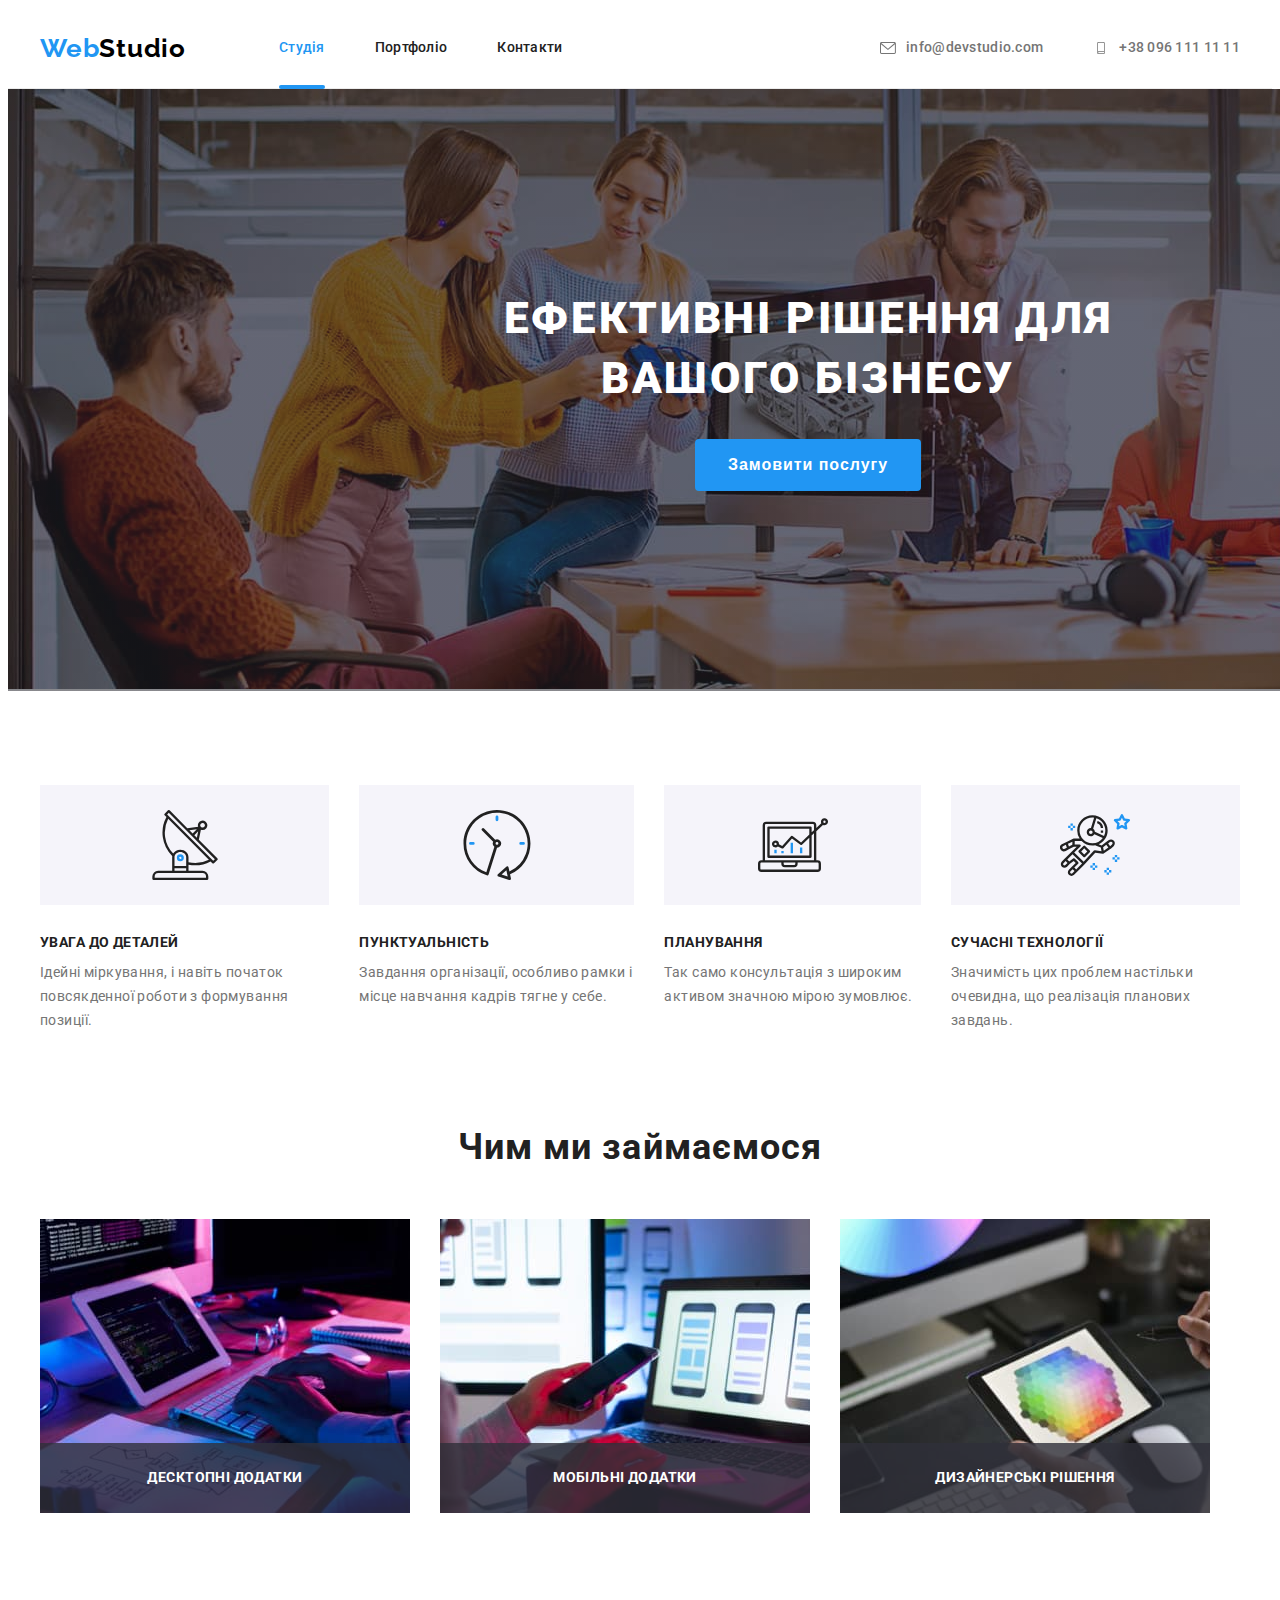
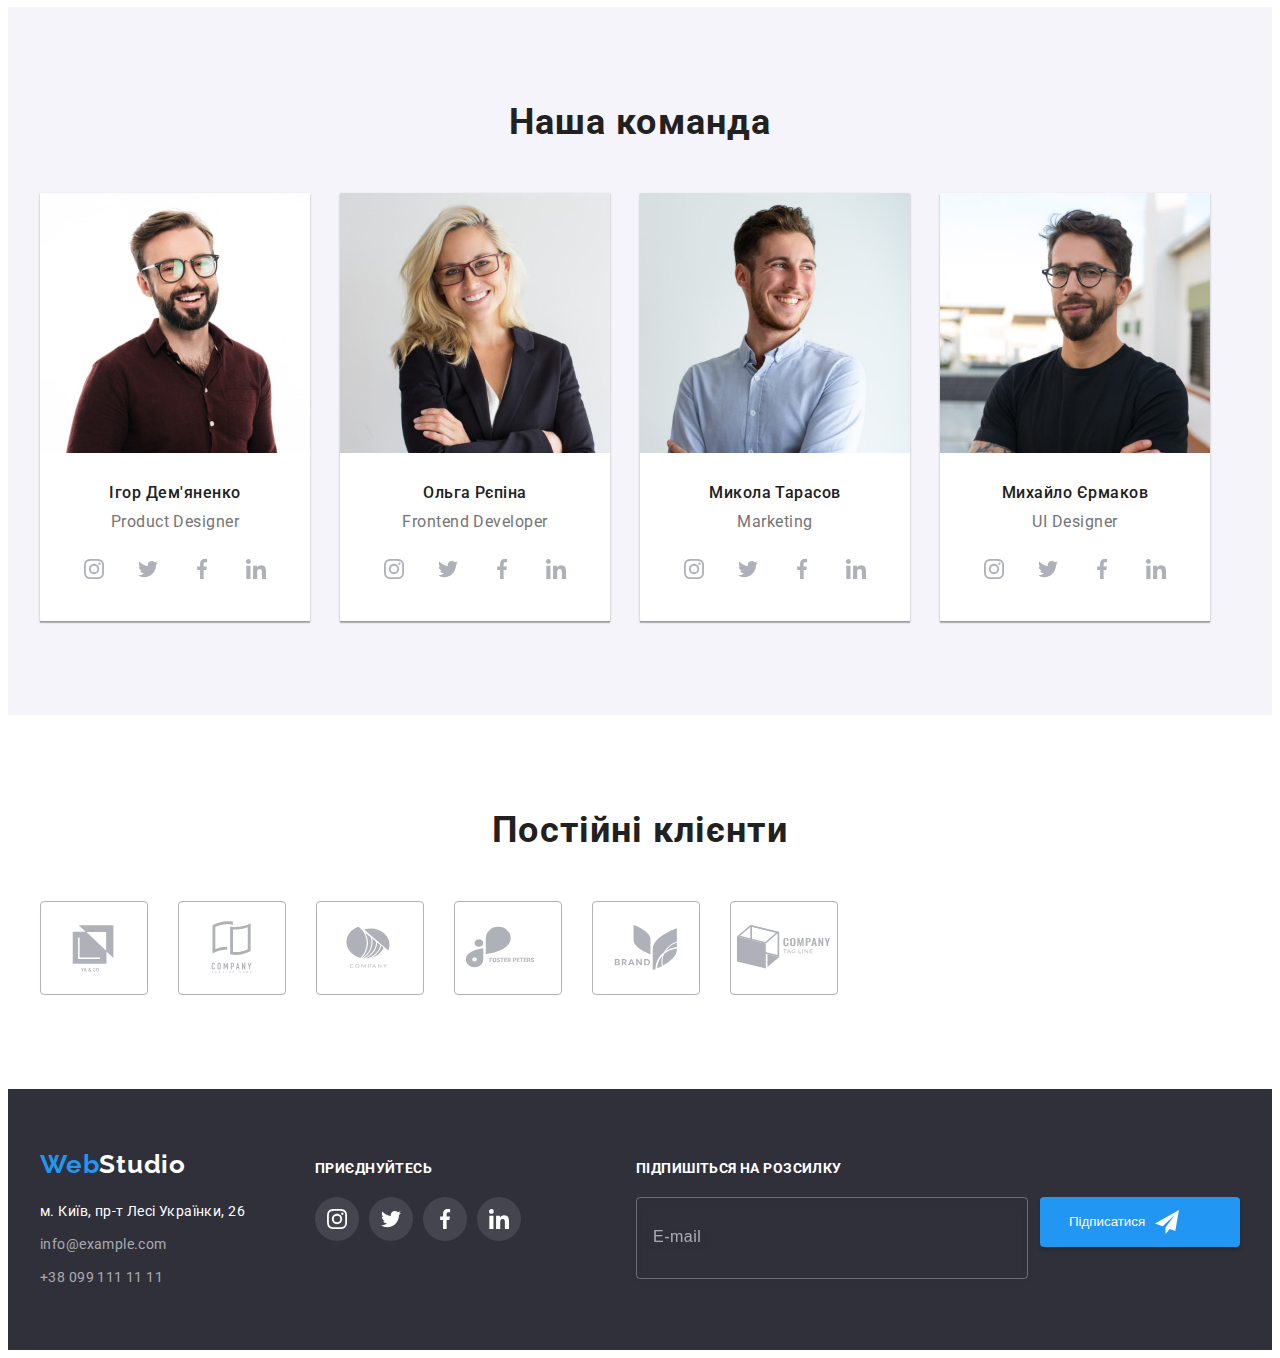
==== index.html @ c932a4da "Перетягую файли з попереднього завдання" ====
<!DOCTYPE html>
<html lang="uk">
  <head>
    <meta charset="UTF-8" />
    <meta name="viewport" content="width=device-width, initial-scale=1.0" />
    <title>Document</title>
    <link rel="preconnect" href="https://fonts.googleapis.com" />
    <link rel="preconnect" href="https://fonts.gstatic.com" crossorigin />
    <link
      href="https://fonts.googleapis.com/css2?family=Raleway:wght@700&family=Roboto:wght@400;500;700;900&display=swap"
      rel="stylesheet"
    />
    <link
      rel="stylesheet"
      href="https://cdnjs.cloudflare.com/ajax/libs/modern-normalize/1.1.0/modern-normalize.min.css"
      integrity="sha512-wpPYUAdjBVSE4KJnH1VR1HeZfpl1ub8YT/NKx4PuQ5NmX2tKuGu6U/JRp5y+Y8XG2tV+wKQpNHVUX03MfMFn9Q=="
      crossorigin="anonymous"
      referrerpolicy="no-referrer"
    />
    <link rel="stylesheet" href="./css/styles.css" />
  </head>

  <body>
    <header class="header-page section">
      <div class="container">
        <nav class="header-nav main-nav">
          <a href="./index.html" class="header-logo link" lang="en"
            ><span class="accent-logo">Web</span>Studio</a
          >
          <ul class="header-list list">
            <li class="header-item">
              <a href="./index.html" class="header-link link active">Студія</a>
            </li>
            <li class="header-item">
              <a href="./portfolio.html" class="header-link link">Портфоліо</a>
            </li>
            <li class="header-item">
              <a href="" class="header-link link">Контакти</a>
            </li>
          </ul>
        </nav>

        <ul class="auth-nav list">
          <li class="auth-nav-item">
            <a href="mailto:info@devstudio.com" class="auth-nav-link link">
              <svg class="button-icon" width="16px" height="12px">
                <use href="./img/icon-contacts.svg#icon-envelope"></use>
              </svg>
              info@devstudio.com</a
            >
          </li>
          <li class="auth-nav-item header-tel">
            <a href="tel:+380961111111" class="auth-nav-link link">
              <svg class="button-icon" width="16px" height="12px">
                <use href="./img/icon-contacts.svg#icon-smartphone"></use>
              </svg>
              +38 096 111 11 11</a
            >
          </li>
        </ul>
      </div>
    </header>

    <main>
      <!-- Hero-->
      <section class="hero section">
        <div class="container hero-content">
          <h1 class="hero-main-title">Ефективні рішення для вашого бізнесу</h1>
          <button type="button" class="hero-btn btn" data-modal-open>Замовити послугу</button>
        </div>
      </section>

      <!--Advantages-->
      <section class="advantages section-body section">
        <div class="container">
          <h2 class="visually-hidden">Переваги підприємства, його якісні характеристики</h2>
          <ul class="advantages-list list">
            <li class="advantages-item">
              <div class="thumb">
                <svg class="advantages-icon" width="70" height="70">
                  <use href="./img/icon-adv.svg#icon-antenna"></use>
                </svg>
              </div>
              <h3 class="advantages-title">Увага до деталей</h3>
              <p class="advantages-text">
                Ідейні міркування, і навіть початок повсякденної роботи з формування позиції.
              </p>
            </li>
            <li class="advantages-item">
              <div class="thumb">
                <svg class="advantages-icon" width="70" height="70">
                  <use href="./img/icon-adv.svg#icon-clock"></use>
                </svg>
              </div>
              <h3 class="advantages-title">Пунктуальність</h3>
              <p class="advantages-text">
                Завдання організації, особливо рамки і місце навчання кадрів тягне у себе.
              </p>
            </li>
            <li class="advantages-item">
              <div class="thumb">
                <svg class="advantages-icon" width="70" height="70">
                  <use href="./img/icon-adv.svg#icon-diagram"></use>
                </svg>
              </div>
              <h3 class="advantages-title">Планування</h3>
              <p class="advantages-text">
                Так само консультація з широким активом значною мірою зумовлює.
              </p>
            </li>
            <li class="advantages-item">
              <div class="thumb">
                <svg class="advantages-icon" width="70" height="70">
                  <use href="./img/icon-adv.svg#icon-astronaut"></use>
                </svg>
              </div>
              <h3 class="advantages-title">Сучасні технології</h3>
              <p class="advantages-text">
                Значимість цих проблем настільки очевидна, що реалізація планових завдань.
              </p>
            </li>
          </ul>
        </div>
      </section>

      <!--Workarea-->
      <section class="workarea section-body section">
        <div class="container">
          <h2 class="workarea-title-section">Чим ми займаємося</h2>
          <ul class="workarea-list list">
            <li class="workarea-item">
              <img
                src="./img/workarea-1.jpg"
                alt="Руки набирають програмний код, який відображається на планшета"
                width="370"
                height="294"
              />
              <p class="workarea-text">Десктопні додатки</p>
            </li>
            <li class="workarea-item">
              <img
                src="./img/workarea-2.jpg"
                alt="Ноутбук, на екрані якого показані варіанти дисплея мобільних телефонів"
                width="370"
                height="294"
              />
              <p class="workarea-text">Мобільні додатки</p>
            </li>
            <li class="workarea-item">
              <img
                src="./img/workarea-3.jpg"
                alt="Планшет, на дисплеї якого показана палітра всіх можливих тонів кольорів"
                width="370"
                height="294"
              />
              <p class="workarea-text">Дизайнерські рішення</p>
            </li>
          </ul>
        </div>
      </section>

      <!--Team-->
      <section class="team section-body section">
        <div class="container">
          <h2 class="team-title-section">Наша команда</h2>
          <ul class="team-list list">
            <li class="team-item">
              <img
                src="./img/member-1.jpg"
                class="team-img"
                alt="Чоловік"
                width="270"
                height="260"
              />
              <div class="team-content">
                <h3 class="team-title">Ігор Дем'яненко</h3>
                <p class="team-text" lang="en">Product Designer</p>
                <ul class="team-soc list">
                  <li class="team-soc-item">
                    <a href="" class="team-soc-link soc-link">
                      <svg class="team-soc-icon" width="20" height="20">
                        <use href="./img/icon-soc.svg#icon-instagram"></use>
                      </svg>
                    </a>
                  </li>
                  <li class="team-soc-item">
                    <a href="" class="team-soc-link soc-link">
                      <svg class="team-soc-icon" width="20" height="20">
                        <use href="./img/icon-soc.svg#icon-twitter"></use>
                      </svg>
                    </a>
                  </li>
                  <li class="team-soc-item">
                    <a href="" class="team-soc-link soc-link">
                      <svg class="team-soc-icon" width="20" height="20">
                        <use href="./img/icon-soc.svg#icon-facebook"></use>
                      </svg>
                    </a>
                  </li>
                  <li class="team-soc-item">
                    <a href="" class="team-soc-link soc-link">
                      <svg class="team-soc-icon" width="20" height="20">
                        <use href="./img/icon-soc.svg#icon-linkedin"></use>
                      </svg>
                    </a>
                  </li>
                </ul>
              </div>
            </li>
            <li class="team-item">
              <img src="./img/member-2.jpg" class="team-img" alt="Жінка" width="270" height="260" />
              <div class="team-content">
                <h3 class="team-title">Ольга Рєпіна</h3>
                <p class="team-text" lang="en">Frontend Developer</p>
                <ul class="team-soc list">
                  <li class="team-soc-item">
                    <a href="" class="team-soc-link link">
                      <svg class="team-soc-icon" width="20" height="20">
                        <use href="./img/icon-soc.svg#icon-instagram"></use>
                      </svg>
                    </a>
                  </li>
                  <li class="team-soc-item">
                    <a href="" class="team-soc-link link">
                      <svg class="team-soc-icon" width="20" height="20">
                        <use href="./img/icon-soc.svg#icon-twitter"></use>
                      </svg>
                    </a>
                  </li>
                  <li class="team-soc-item">
                    <a href="" class="team-soc-link link">
                      <svg class="team-soc-icon" width="20" height="20">
                        <use href="./img/icon-soc.svg#icon-facebook"></use>
                      </svg>
                    </a>
                  </li>
                  <li class="team-soc-item">
                    <a href="" class="team-soc-link link">
                      <svg class="team-soc-icon" width="20" height="20">
                        <use href="./img/icon-soc.svg#icon-linkedin"></use>
                      </svg>
                    </a>
                  </li>
                </ul>
              </div>
            </li>
            <li class="team-item">
              <img
                src="./img/member-3.jpg"
                class="team-img"
                alt="Чоловік"
                width="270"
                height="260"
              />
              <div class="team-content">
                <h3 class="team-title">Микола Тарасов</h3>
                <p class="team-text" lang="en">Marketing</p>
                <ul class="team-soc list">
                  <li class="team-soc-item">
                    <a href="" class="team-soc-link link">
                      <svg class="team-soc-icon" width="20" height="20">
                        <use href="./img/icon-soc.svg#icon-instagram"></use>
                      </svg>
                    </a>
                  </li>
                  <li class="team-soc-item">
                    <a href="" class="team-soc-link link">
                      <svg class="team-soc-icon" width="20" height="20">
                        <use href="./img/icon-soc.svg#icon-twitter"></use>
                      </svg>
                    </a>
                  </li>
                  <li class="team-soc-item">
                    <a href="" class="team-soc-link link">
                      <svg class="team-soc-icon" width="20" height="20">
                        <use href="./img/icon-soc.svg#icon-facebook"></use>
                      </svg>
                    </a>
                  </li>
                  <li class="team-soc-item">
                    <a href="" class="team-soc-link link">
                      <svg class="team-soc-icon" width="20" height="20">
                        <use href="./img/icon-soc.svg#icon-linkedin"></use>
                      </svg>
                    </a>
                  </li>
                </ul>
              </div>
            </li>
            <li class="team-item">
              <img
                src="./img/member-4.jpg"
                class="team-img"
                alt="Чоловік"
                width="270"
                height="260"
              />
              <div class="team-content">
                <h3 class="team-title">Михайло Єрмаков</h3>
                <p class="team-text" lang="en">UI Designer</p>
                <ul class="team-soc list">
                  <li class="team-soc-item">
                    <a href="" class="team-soc-link link">
                      <svg class="team-soc-icon" width="20" height="20">
                        <use href="./img/icon-soc.svg#icon-instagram"></use>
                      </svg>
                    </a>
                  </li>
                  <li class="team-soc-item">
                    <a href="" class="team-soc-link link">
                      <svg class="team-soc-icon" width="20" height="20">
                        <use href="./img/icon-soc.svg#icon-twitter"></use>
                      </svg>
                    </a>
                  </li>
                  <li class="team-soc-item">
                    <a href="" class="team-soc-link link">
                      <svg class="team-soc-icon" width="20" height="20">
                        <use href="./img/icon-soc.svg#icon-facebook"></use>
                      </svg>
                    </a>
                  </li>
                  <li class="team-soc-item">
                    <a href="" class="team-soc-link link">
                      <svg class="team-soc-icon" width="20" height="20">
                        <use href="./img/icon-soc.svg#icon-linkedin"></use>
                      </svg>
                    </a>
                  </li>
                </ul>
              </div>
            </li>
          </ul>
        </div>
      </section>

      <!--Clients-->
      <section class="clients section-body section">
        <div class="container">
          <h2 class="clients-title">Постійні клієнти</h2>
          <ul class="clients-list list">
            <li class="clients-item">
              <a href="" class="clients-link link">
                <svg class="clients-icon" width="106" height="60">
                  <use href="./img/icon-logo.svg#icon-Logo-1"></use>
                </svg>
              </a>
            </li>
            <li class="clients-item">
              <a href="" class="clients-link link">
                <svg class="clients-icon" width="106" height="60">
                  <use href="./img/icon-logo.svg#icon-Logo-2"></use>
                </svg>
              </a>
            </li>
            <li class="clients-item">
              <a href="" class="clients-link link">
                <svg class="clients-icon" width="106" height="60">
                  <use href="./img/icon-logo.svg#icon-Logo-3"></use>
                </svg>
              </a>
            </li>
            <li class="clients-item">
              <a href="" class="clients-link link">
                <svg class="clients-icon" width="106" height="60">
                  <use href="./img/icon-logo.svg#icon-Logo-4"></use>
                </svg>
              </a>
            </li>
            <li class="clients-item">
              <a href="" class="clients-link link">
                <svg class="clients-icon" width="106" height="60">
                  <use href="./img/icon-logo.svg#icon-Logo-5"></use>
                </svg>
              </a>
            </li>
            <li class="clients-item">
              <a href="" class="clients-link link">
                <svg class="clients-icon" width="106" height="60">
                  <use href="./img/icon-logo.svg#icon-Logo-6"></use>
                </svg>
              </a>
            </li>
          </ul>
        </div>
      </section>
    </main>

    <footer class="footer section">
      <div class="container">
        <div class="footer-contacts">
          <a href="./index.html" class="footer-logo link" lang="en"
            ><span class="accent-logo">Web</span>Studio</a
          >
          <address>
            <p class="address-text">м. Київ, пр-т Лесі Українки, 26</p>
            <ul class="address-list list">
              <li class="footer-item">
                <a href="mailto:info@example.com" class="address-mail-link link"
                  >info@example.com</a
                >
              </li>
              <li>
                <a href="tel:+380991111111" class="address-tel-link link">+38 099 111 11 11</a>
              </li>
            </ul>
          </address>
        </div>
        <div class="footer-soc">
          <b class="footer-soc-agitation">приєднуйтесь</b>
          <ul class="footer-soc-list list">
            <li class="footer-soc-item">
              <a href="" class="footer-soc-link link">
                <svg class="footer-soc-icon" width="20" height="20">
                  <use href="./img/icon-footer-soc.svg#icon-instagram"></use>
                </svg>
              </a>
            </li>
            <li>
              <a href="" class="footer-soc-link link">
                <svg class="footer-soc-icon" width="20" height="20">
                  <use href="./img/icon-footer-soc.svg#icon-twitter"></use>
                </svg>
              </a>
            </li>
            <li>
              <a href="" class="footer-soc-link link">
                <svg class="footer-soc-icon" width="20" height="20">
                  <use href="./img/icon-footer-soc.svg#icon-facebook"></use>
                </svg>
              </a>
            </li>
            <li>
              <a href="" class="footer-soc-link link">
                <svg class="footer-soc-icon" width="20" height="20">
                  <use href="./img/icon-footer-soc.svg#icon-linkedin"></use>
                </svg>
              </a>
            </li>
          </ul>
        </div>
        <div class="footer-subscription">
          <b class="subscription-text">Підпишіться на розсилку</b>
          <form class="subscription-form">
            <input
              class="subscription-input"
              type="email"
              name="user-email"
              placeholder="E-mail"
            />
            <button type="submit" class="subscription-btn btn">
              Підписатися
              <svg class="icon-send" width="24" height="24">
                <use href="./img/icon-footer-soc.svg#icon-send"></use>
              </svg>
            </button>
          </form>
        </div>
      </div>
    </footer>

    <div class="backdrop is-hidden" data-modal>
      <div class="modal">
        <button type="button" class="modal-close" data-modal-close>
          <svg class="modal-close-icon" width="18" height="18">
            <use href="./img/icons-modal.svg#icon-close"></use>
          </svg>
        </button>

        <p class="modal-title">Залиште свої дані, ми вам передзвонимо</p>
        <form class="modal-form">
          <div class="input-field">
            <label for="user-name" class="input-label">Ім'я</label>
            <input class="form-input" type="text" name="user-name" id="user-name" />
            <svg class="modal-contacts-icon" width="18" height="18">
              <use href="./img/icons-modal.svg#icon-person"></use>
            </svg>
          </div>
          <div class="input-field">
            <label for="user-tel" class="input-label">Телефон</label>
            <input class="form-input" type="tel" name="user-tel" id="user-tel" />
            <svg class="modal-contacts-icon" width="18" height="18">
              <use href="./img/icons-modal.svg#icon-phone"></use>
            </svg>
          </div>
          <div class="input-field">
            <label for="user-email" class="input-label">Пошта</label>
            <input class="form-input" type="email" name="user-email" id="user-email" />
            <svg class="modal-contacts-icon" width="18" height="18">
              <use href="./img/icons-modal.svg#icon-email"></use>
            </svg>
          </div>
          <div class="field-comment">
            <label for="user-comment" class="input-label">Коментар</label>
            <textarea
              name="user-comment"
              id="user-comment"
              placeholder="Введіть текст"
              class="comment-text"
            ></textarea>
          </div>

          <div class="input-field field-check">
            <input
              class="input-check visually-hidden"
              type="checkbox"
              name="user-policy"
              value="true"
              id="user-policy"
            />
            <label for="user-policy" class="check-text">
              <span>
                <svg class="icon-check" width="16" height="15">
                  <use href="./img/icons-modal.svg#icon-check"></use>
                </svg>
              </span>
              Погоджуюся з розсилкою та приймаю
            </label>
            <a href="" class="check-link">Умови договору</a>
          </div>

          <button type="submit" class="submit-btn btn">Відправити</button>
        </form>
      </div>
    </div>
    <script src="./js/modal.js"></script>
  </body>
</html>
---- css/styles.css ----
/*Фон
фон шапки   #FFFFFF;
Hero   #2F303A;
button   #2196F3;
фон Наша команда    #F5F4FA;
футер   #2F303A;
*/

/*Текст
логотип   #2196F3;
логотип   #000000
Hero h1 + button + footer p   #FFFFFF;
nav+ h2 + h3   #212121;
tel + p   #757575;
footer mail + tel   rgba(255, 255, 255, 0.6);
*/

:root {
  --primary-text-color: #757575;
  --primary-white-color: #ffffff;
  --accent-color: #2196f3;
  --hero-footer-color: #2f303a;
  --title-color: #212121;
  --adv-workarea-color: #f5f5f5;
  --typical-letter-spacing: 0.03em;
  --main-gap: 30px;
}

p,
h1,
h2,
h3,
h4,
h5,
h6 {
  margin: 0;
}
ul {
  margin: 0;
  padding-left: 0;
}
address {
  font-style: normal;
}
img {
  display: block;
  min-width: 100%;
  height: auto;
}
body {
  color: var(--primary-text-color);
  font-family: 'Roboto', sans-serif;
}
.list {
  list-style: none;
}
.link {
  text-decoration: none;
  display: block;
}
.soc-link {
  text-decoration: none;
  display: block;
}
.link:hover,
.link:focus {
  color: var(--accent-color);
  fill: var(--accent-color);
}
.btn {
  cursor: pointer;
  display: block;
}
.btn:hover,
.btn:focus {
  background-color: #188ce8;
  color: #ffffff;
}
.container {
  width: 1200px;
  padding-left: 15px;
  padding-right: 15px;
  margin-left: auto;
  margin-right: auto;
  /*outline: 2px solid red;*/
}
.section {
  margin-right: auto;
  margin-left: auto;
}
.section-body {
  padding-top: 94px;
  padding-bottom: 94px;
}

/*-----------HEADER------------*/

.header-page {
  border-bottom: 1px solid #ececec;
}
.header-page .container {
  display: flex;
  align-items: center;
}
.header-nav,
.header-list,
.auth-nav {
  display: flex;
  align-items: center;
}
.header-list {
  column-gap: 50px;
}
.header-logo {
  font-family: 'Raleway', sans-serif;
  font-weight: 700;
  font-size: 26px;
  line-height: 1.19;
  letter-spacing: var(--typical-letter-spacing);
  margin-right: 93px;
  color: #000000;
  transition: color 250ms cubic-bezier(0.4, 0, 0.2, 1);
}
.accent-logo {
  color: var(--accent-color);
}
.header-link,
.auth-nav-link {
  font-weight: 500;
  font-size: 14px;
  line-height: 1.14;
  letter-spacing: 0.02em;
  padding-top: 32px;
  padding-bottom: 32px;
}
.header-link {
  color: var(--title-color);
  transition: color 250ms cubic-bezier(0.4, 0, 0.2, 1);
}

.auth-nav {
  margin-left: auto;
  gap: 50px;
}
.auth-nav-link {
  display: flex;
  align-items: center;
  gap: 10px;
  color: var(--primary-text-color);
  fill: var(--primary-text-color);
  transition: fill 250ms cubic-bezier(0.4, 0, 0.2, 1), color 250ms cubic-bezier(0.4, 0, 0.2, 1);
}
.header-item .active {
  color: var(--accent-color);
}
.header-item {
  position: relative;
}
.active::after {
  content: '';
  position: absolute;
  display: block;
  width: 100%;
  height: 4px;
  bottom: -1px;
  left: 0;
  background-color: var(--accent-color);
  border: none;
  border-radius: 2px;
}

/*-----------HERO------------*/

.hero {
  padding-top: 200px;
  padding-bottom: 200px;
  width: 1600px;
  background-color: #c4c4c4;
  background-image: linear-gradient(rgba(47, 48, 58, 0.4), rgba(47, 48, 58, 0.4)),
    url(../img/hero-bg.jpg);
  background-repeat: no-repeat;
}
.hero-main-title {
  color: #ffffff;
  font-weight: 900;
  font-size: 44px;
  line-height: 1.36;
  letter-spacing: 0.06em;
  text-transform: uppercase;
  text-align: center;
  max-width: 696px;
  margin-right: auto;
  margin-left: auto;
  margin-bottom: 30px;
}
.hero-btn {
  min-width: 216px;
  padding: 10px 32px;
  border: 1px solid transparent;
  border-radius: 4px;
  margin: 0 auto;
  font-weight: 700;
  font-size: 16px;
  line-height: 1.88;
  letter-spacing: 0.06em;
  background-color: var(--accent-color);
  color: #ffffff;
  transition: background-color 250ms cubic-bezier(0.4, 0, 0.2, 1),
    color 250ms cubic-bezier(0.4, 0, 0.2, 1);
}

/*-----------ADVANTAGES------------*/

.advantages {
  padding-bottom: 0;
}
.visually-hidden {
  position: absolute;
  white-space: nowrap;
  width: 1px;
  height: 1px;
  overflow: hidden;
  border: 0;
  padding: 0;
  clip: rect(0 0 0 0);
  clip-path: inset(50%);
  margin: -1px;
}
.advantages-list {
  display: flex;
  gap: var(--main-gap);
}
.advantages-item {
  width: calc((100%-90) / 4);
}
.thumb {
  display: flex;
  justify-content: center;
  align-items: center;
  height: 120px;
  margin-bottom: 30px;
  background-color: #f5f4fa;
}
.advantages-title,
.workarea-title-section,
.team-title-section {
  color: var(--title-color);
  font-weight: 700;
  letter-spacing: var(--typical-letter-spacing);
}
.advantages-title {
  font-size: 14px;
  line-height: 1.14;
  text-transform: uppercase;
  margin-bottom: 10px;
}
.advantages-text {
  font-size: 14px;
  line-height: 1.71;
  letter-spacing: var(--typical-letter-spacing);
}

/*-----------WORKAREA------------*/

.workarea-title-section {
  font-size: 36px;
  line-height: 1.17;
  text-align: center;
  margin-bottom: 50px;
}
.workarea-list {
  display: flex;
  gap: var(--main-gap);
}
.workarea-item {
  position: relative;
  flex-basis: calc((100%-60) / 3);
}
.workarea-text {
  position: absolute;
  bottom: 0;
  left: 0;

  display: block;
  padding-top: 27px;
  padding-bottom: 27px;
  width: 100%;

  background-color: rgba(47, 48, 58, 0.8);
  color: var(--primary-white-color);
  font-weight: 700;
  font-size: 14px;
  line-height: 1.14;
  text-align: center;
  letter-spacing: var(--typical-letter-spacing);
  text-transform: uppercase;
}

/*-----------TEAM------------*/
.team {
  background-color: #f5f4fa;
}

.team-title-section {
  font-size: 36px;
  line-height: 1.17;
  text-align: center;
  margin-bottom: 50px;
}
.team-list {
  display: flex;
  gap: var(--main-gap);
}
.team-item {
  width: calc((100%-90) / 4);
  box-shadow: 0px 1px 3px rgba(0, 0, 0, 0.12), 0px 1px 1px rgba(0, 0, 0, 0.14),
    0px 2px 1px rgba(0, 0, 0, 0.2);
}
.team-img {
  background-color: #757575;
}
.team-content {
  padding-top: 30px;
  padding-bottom: 30px;
  padding-right: 10px;
  padding-left: 10px;
  background-color: #fff;
  border-radius: 0px 0px 4px 4px;
}
.team-title {
  color: var(--title-color);
  font-weight: 500;
  font-size: 16px;
  line-height: 1.19;
  text-align: center;
  letter-spacing: var(--typical-letter-spacing);
  margin-bottom: 10px;
}
.team-text {
  font-size: 16px;
  line-height: 1.19;
  text-align: center;
  letter-spacing: var(--typical-letter-spacing);
  margin-bottom: 16px;
}
.team-soc {
  display: flex;
  justify-content: center;
  gap: 10px;
}
.team-soc-link {
  display: flex;
  align-items: center;
  justify-content: center;
  width: 44px;
  height: 44px;
  border-radius: 50%;
  background-color: #ffffff;
  transition: background-color 250ms cubic-bezier(0.4, 0, 0.2, 1);
}
.team-soc-icon {
  fill: #afb1b8;
  transition: fill 250ms cubic-bezier(0.4, 0, 0.2, 1);
}
.team-soc-link:hover,
.team-soc-link:focus {
  background-color: var(--accent-color);
}
.team-soc-link:hover .team-soc-icon,
.team-soc-link:focus .team-soc-icon {
  fill: #ffffff;
}

/*-----------Clients------------*/
.clients-title {
  font-weight: 700;
  font-size: 36px;
  line-height: 1.17;
  text-align: center;
  letter-spacing: var(--typical-letter-spacing);
  color: var(--title-color);
  margin-bottom: 50px;
}
.clients-list {
  display: flex;
  gap: var(--main-gap);
}
.clients-item {
  width: calc((100%-150) / 6);
}
.clients-link {
  height: 92px;
  border: 1px solid #afb1b8;
  border-radius: 4px;
  display: flex;
  justify-content: center;
  align-items: center;
  background-color: transparent;
  fill: #afb1b8;
  transition: fill 250ms cubic-bezier(0.4, 0, 0.2, 1),
    border-color 250ms cubic-bezier(0.4, 0, 0.2, 1);
}
.clients-link:hover,
.clients-link:focus {
  border: 1px solid var(--accent-color);
  fill: var(--accent-color);
}

/*-----------Footer------------*/

.footer {
  color: var(--primary-white-color);
  background-color: var(--hero-footer-color);
  padding-top: 60px;
  padding-bottom: 60px;
}
.footer .container {
  display: flex;
  align-items: baseline;
}
.footer-contacts {
  margin-right: 70px;
}
.footer-logo {
  color: var(--primary-white-color);
  font-family: 'Raleway', sans-serif;
  font-weight: 700;
  font-size: 26px;
  line-height: 1.19;
  letter-spacing: var(--typical-letter-spacing);
  margin-bottom: 20px;
  transition: color 250ms cubic-bezier(0.4, 0, 0.2, 1);
}
.address-mail-link,
.address-tel-link {
  color: rgba(255, 255, 255, 0.6);
  transition: color 250ms cubic-bezier(0.4, 0, 0.2, 1);
}
.address-text {
  margin-bottom: 9px;
}
.address-text,
.address-mail-link,
.address-tel-link {
  font-family: 'Roboto', sans-serif;
  font-size: 14px;
  line-height: 1.71;
  letter-spacing: var(--typical-letter-spacing);
}
.footer-item {
  margin-bottom: 9px;
}
/*.footer-soc {
  margin-right: 93px;
}*/
.footer-soc-agitation {
  display: inline-block;
  margin-bottom: 20px;
  color: var(--primary-white-color);
  font-weight: 700;
  font-size: 14px;
  line-height: 1.14;
  letter-spacing: var(--typical-letter-spacing);
  text-transform: uppercase;
}
.footer-soc-list {
  display: flex;
  gap: 10px;
}
.footer-soc-link {
  display: flex;
  justify-content: center;
  align-items: center;
  width: 44px;
  height: 44px;
  border-radius: 50%;
  background-color: rgba(255, 255, 255, 0.1);
  transition: background-color 250ms cubic-bezier(0.4, 0, 0.2, 1);
}
.footer-soc-icon {
  fill: var(--primary-white-color);
  transition: fill 250ms cubic-bezier(0.4, 0, 0.2, 1);
}
.footer-soc-link:hover,
.footer-soc-link:focus {
  background-color: var(--accent-color);
}
.footer-soc-link:hover .footer-soc-icon,
.footer-soc-link:focus .footer-soc-icon {
  fill: var(--primary-white-color);
}

.footer-subscription {
  margin-left: auto;
}
.subscription-text {
  display: inline-block;
  margin-bottom: 20px;
  font-weight: 700;
  font-size: 14px;
  line-height: 1.14;
  letter-spacing: var(--typical-letter-spacing);
  text-transform: uppercase;
  color: var(--primary-white-color);
}
.subscription-form {
  display: flex;
}
.subscription-input {
  min-width: 358px;
  height: 50px;
  background-color: transparent;
  color: rgba(255, 255, 255, 0.6);
  border: 1px solid rgba(255, 255, 255, 0.3);
  filter: drop-shadow(0px 4px 4px rgba(0, 0, 0, 0.15));
  border-radius: 4px;
  padding: 15px 16px;
  margin-right: 12px;
  transition: outline-color 250ms cubic-bezier(0.4, 0, 0.2, 1);
}
.subscription-input:focus {
  outline-color: var(--accent-color);
}
.subscription-input::placeholder {
  font-size: 16px;
  line-height: 1.25;
  align-items: center;
  letter-spacing: var(--typical-letter-spacing);

  color: rgba(255, 255, 255, 0.6);
}
.subscription-btn {
  display: flex;
  align-items: center;
  min-width: 200px;
  height: 50px;
  padding: 10px 28px;
  background-color: var(--accent-color);
  box-shadow: 0px 4px 4px rgba(0, 0, 0, 0.15);
  border-radius: 4px;
  border: 1px solid transparent;
  color: var(--primary-white-color);
  transition: color 250ms cubic-bezier(0.4, 0, 0.2, 1),
    background-color 250ms cubic-bezier(0.4, 0, 0.2, 1);
}
.icon-send {
  margin-left: 10px;
  fill: var(--primary-white-color);
}

/*------------Modal--------------*/
.backdrop {
  position: fixed;
  top: 0;
  left: 0;
  width: 100%;
  height: 100%;
  background-color: rgba(0, 0, 0, 0.2);
  opacity: 1;
  transition: opacity 500ms cubic-bezier(0.4, 0, 0.2, 1),
    visibility 500ms cubic-bezier(0.4, 0, 0.2, 1);
}
.modal {
  position: absolute;
  width: 528px;
  min-height: 581px;
  top: 50%;
  left: 50%;
  transform: translate(-50%, -50%) scale(1);
  transition: transform 500ms cubic-bezier(0.4, 0, 0.2, 1);

  background: #ffffff;
  box-shadow: 0px 1px 3px rgba(0, 0, 0, 0.12), 0px 1px 1px rgba(0, 0, 0, 0.14),
    0px 2px 1px rgba(0, 0, 0, 0.2);
  border-radius: 4px;

  padding: 40px;
}
.modal-close {
  position: absolute;
  right: 8px;
  top: 8px;
  width: 30px;
  height: 30px;
  border: 1px solid rgba(0, 0, 0, 0.1);
  border-radius: 50%;
  background-color: transparent;

  cursor: pointer;
  display: flex;
  justify-content: center;
  align-items: center;
}
.modal-close-icon {
  fill: #000000;
  transition: fill 250ms cubic-bezier(0.4, 0, 0.2, 1);
}
.modal-close:hover .modal-close-icon,
.modal-close:focus .modal-close-icon {
  fill: var(--accent-color);
}

.backdrop.is-hidden {
  opacity: 0;
  visibility: hidden;
  pointer-events: none;
}

.backdrop.is-hidden .modal {
  transform: translate(-50%, -50%) scale(1.1);
}
.modal-title {
  margin-bottom: 12px;
  font-weight: 700;
  font-size: 20px;
  line-height: 1.15;
  text-align: center;
  letter-spacing: var(--typical-letter-spacing);
  color: var(--title-color);
}
.input-field {
  position: relative;
  margin-bottom: 10px;
}
.input-label {
  display: block;
  margin-bottom: 4px;
  font-size: 12px;
  line-height: 1.16;
  letter-spacing: 0.01em;
  color: var(--primary-text-color);
}
.form-input {
  width: 100%;
  height: 40px;
  border: 1px solid rgba(33, 33, 33, 0.2);
  border-radius: 4px;
  padding-left: 42px;
  padding-right: 12px;
  transition: outline-color 250ms cubic-bezier(0.4, 0, 0.2, 1);
}
.form-input:focus {
  outline-color: var(--accent-color);
}
.form-input::placeholder,
.comment-text {
  font-size: 12px;
  line-height: 1.17;
  letter-spacing: 0.01em;
  color: rgba(117, 117, 117, 0.5);
}
.comment-text {
  padding: 12px 16px;
  width: 100%;
  height: 120px;
  border: 1px solid rgba(33, 33, 33, 0.2);
  border-radius: 4px;
  resize: none;
}
.field-comment {
  margin-bottom: 19px;
}
.modal-contacts-icon {
  position: absolute;
  top: 50%;
  left: 12px;
  /*transform: translateY(-50%);*/
  transition: fill 250ms cubic-bezier(0.4, 0, 0.2, 1);
}
.form-input:focus + .modal-contacts-icon {
  fill: var(--accent-color);
}
.field-check {
  display: flex;
  justify-content: center;
  align-items: center;
  margin-bottom: 29px;
}
.check-text {
  display: flex;
  align-items: center;
  margin-right: 5px;
}
.check-text span {
  display: flex;
  justify-content: center;
  align-items: center;
  margin-right: 5px;
  font-size: 14px;
  line-height: 1.71;
  letter-spacing: var(--typical-letter-spacing);
  color: var(--primary-text-color);
  width: 16px;
  height: 15px;
  border: 2px solid var(--title-color);
  border-radius: 3px;
  transition: border-color 250ms cubic-bezier(0.4, 0, 0.2, 1),
    background-color 250ms cubic-bezier(0.4, 0, 0.2, 1);
}
.icon-check {
  fill: transparent;
  transition: fill 250ms cubic-bezier(0.4, 0, 0.2, 1);
}
.input-check:checked + .check-text span {
  background-color: var(--accent-color);
  border-color: var(--accent-color);
}
.input-check:checked + .check-text .icon-check {
  fill: #ffffff;
}
.input-check:focus + .check-text span {
  border-color: var(--accent-color);
}
.check-link {
  color: var(--accent-color);
  font-size: 14px;
  line-height: 1.71;
  letter-spacing: var(--typical-letter-spacing);
}
/*.check-text::before {
  content: '';
  width: 16px;
  height: 15px;
  border: 2px solid var(--title-color);
  border-radius: 3px;
  margin-right: 5px;
  transition: color 250ms cubic-bezier(0.4, 0, 0.2, 1),
    background-image 250ms cubic-bezier(0.4, 0, 0.2, 1);
}
.check-link {
  color: var(--accent-color);
}
.input-check:checked + .check-text::before {
  background-color: var(--accent-color);
  background-image: url(../img/icon-check.svg);
  border: none;
  background-repeat: no-repeat;
  background-position: center;
}*/

.submit-btn {
  margin: 0 auto;

  height: 50px;
  min-width: 200px;
  padding: 10px 52px;
  background-color: var(--accent-color);
  box-shadow: 0px 4px 4px rgba(0, 0, 0, 0.15);
  border-radius: 4px;
  border: 1px solid transparent;

  font-family: 'Roboto', sans-serif;
  font-style: normal;
  font-weight: 700;
  font-size: 16px;
  line-height: 1.88;
  letter-spacing: 0.06em;
  color: var(--primary-white-color);

  transition: background-color 250ms cubic-bezier(0.4, 0, 0.2, 1),
    color 250ms cubic-bezier(0.4, 0, 0.2, 1);
}

/*------------PORTFOLIO--------------*/
/*----------FILTER-BUTTON------------*/
.portfolio-page {
  font-family: 'Roboto', sans-serif;
}
.portfolio-btn-list {
  display: flex;
  gap: 8px;
  justify-content: center;
  margin-bottom: 50px;
}
.portfolio-btn,
.portfolio-list-item,
.portfolio-list-text {
  font-family: 'Roboto', sans-serif;
}
.portfolio-btn {
  font-weight: 500;
  font-size: 16px;
  line-height: 1.62;
  letter-spacing: var(--typical-letter-spacing);
  border-radius: 4px;
  border: 1px solid transparent;
  min-width: 73px;
  padding: 6px 22px;
  color: var(--title-color);
  background: #f5f4fa;
  transition: background-color 250ms cubic-bezier(0.4, 0, 0.2, 1),
    color 250ms cubic-bezier(0.4, 0, 0.2, 1), box-shadow 250ms cubic-bezier(0.4, 0, 0.2, 1);
}
.portfolio-btn:hover,
.portfolio-btn:focus {
  box-shadow: 0px 3px 1px rgba(0, 0, 0, 0.1), 0px 1px 2px rgba(0, 0, 0, 0.08),
    0px 2px 2px rgba(0, 0, 0, 0.12);
}

/*----------Pictures------------*/
.portfolio-list {
  display: flex;
  flex-wrap: wrap;
  gap: var(--main-gap);
}
.portfolio-list-item {
  flex-basis: calc((100%-90) / 4);
}
.portfolio-top-wrap {
  position: relative;
  overflow: hidden;
}
.portfolio-top-text {
  display: inline-block;
  padding: 63px 24px;
  position: absolute;
  top: 0;
  left: 0;
  width: 100%;
  height: 100%;
  transform: translateY(100%);
  transition: transform 250ms cubic-bezier(0.4, 0, 0.2, 1);
  background-color: rgba(33, 150, 243, 0.9);
  color: #ffffff;
  font-size: 18px;
  line-height: 1.56;
  letter-spacing: var(--typical-letter-spacing);
}
.portfolio-list-link {
  transition: box-shadow 250ms cubic-bezier(0.4, 0, 0.2, 1);
}
.portfolio-list-link:hover {
  box-shadow: 0px 1px 1px rgba(0, 0, 0, 0.12), 0px 4px 4px rgba(0, 0, 0, 0.06),
    1px 4px 6px rgba(0, 0, 0, 0.16);
}

.portfolio-list-item:hover .portfolio-top-text {
  transform: translateY(0);
}
.portfolio-card-content {
  padding: 20px 24px;
  border-bottom: 1px solid #eeeeee;
  border-right: 1px solid #eeeeee;
  border-left: 1px solid #eeeeee;
}
.portfolio-list-title {
  color: #212121;
  font-weight: 700;
  font-size: 18px;
  line-height: 2;
  letter-spacing: 0.06em;
  margin-bottom: 4px;
}
.portfolio-list-text {
  color: var(--primary-text-color);
  font-style: normal;
  font-size: 16px;
  line-height: 1.88;
  letter-spacing: var(--typical-letter-spacing);
}
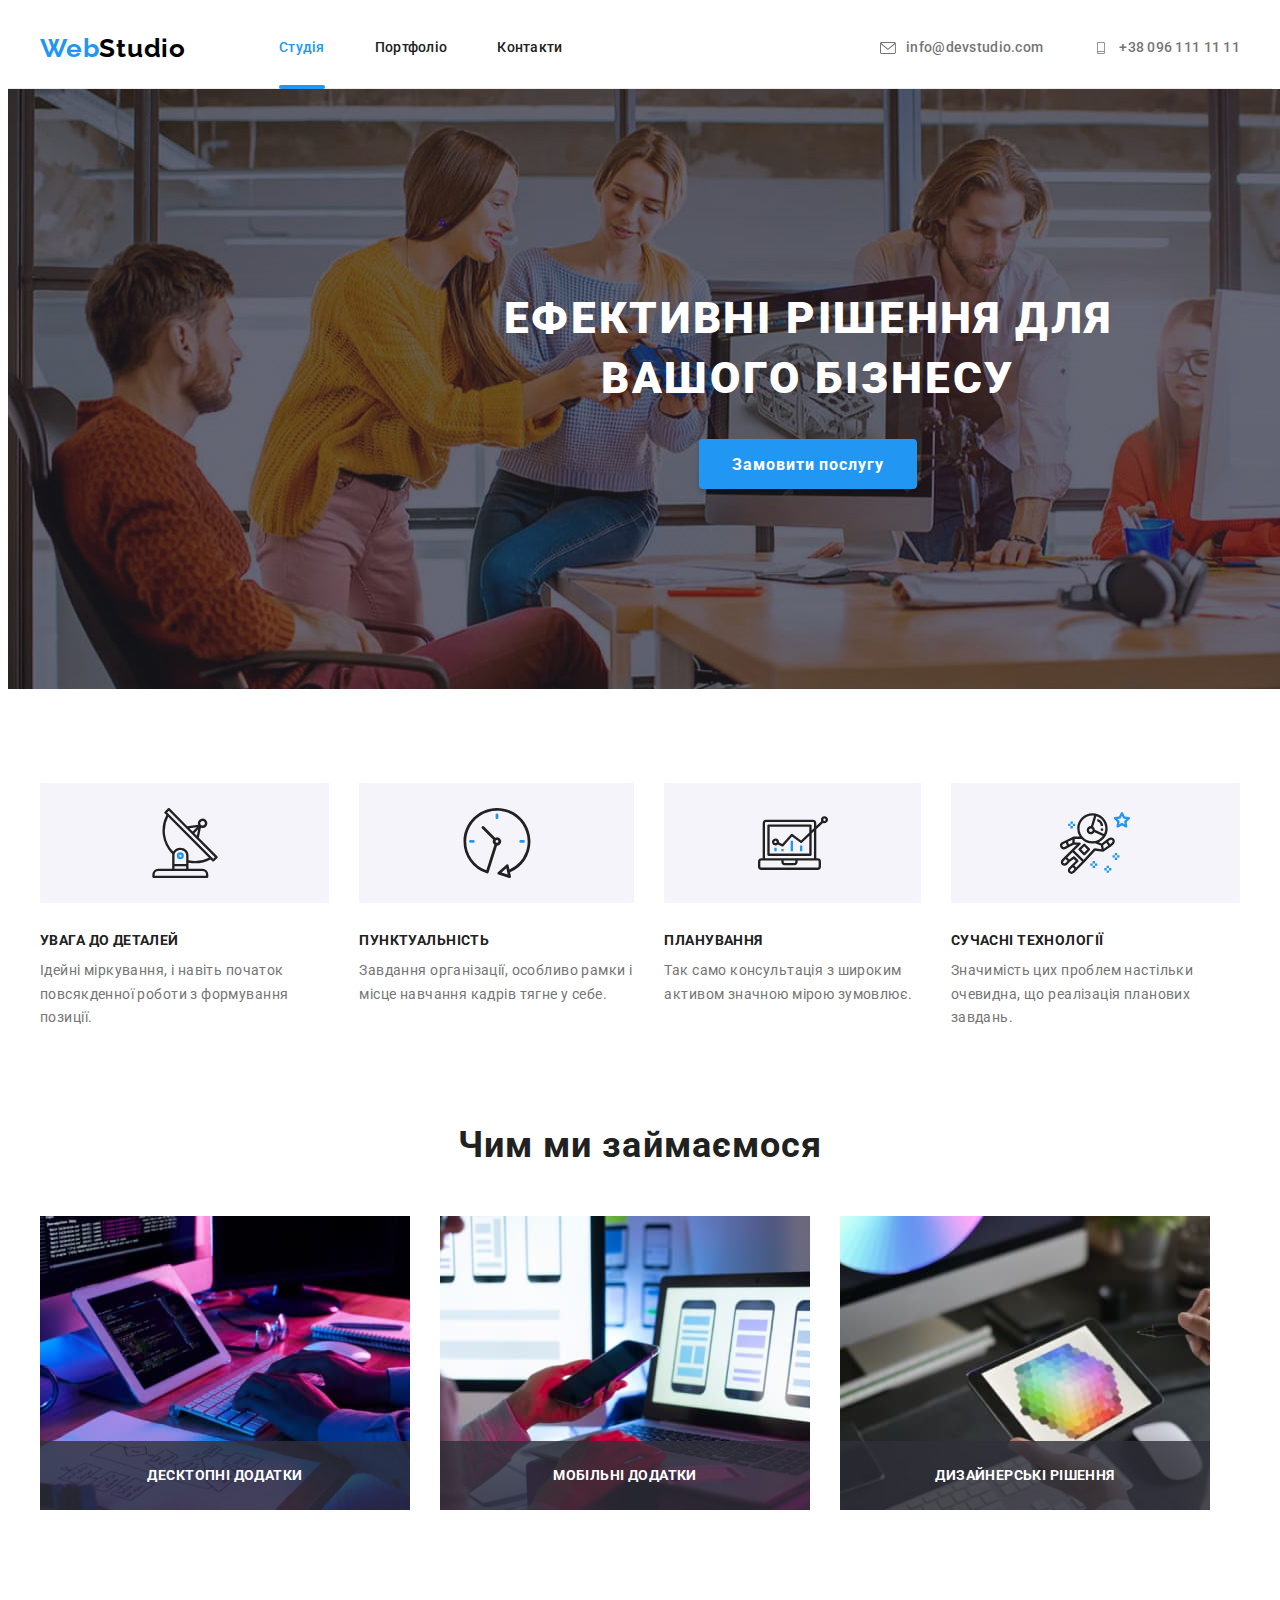
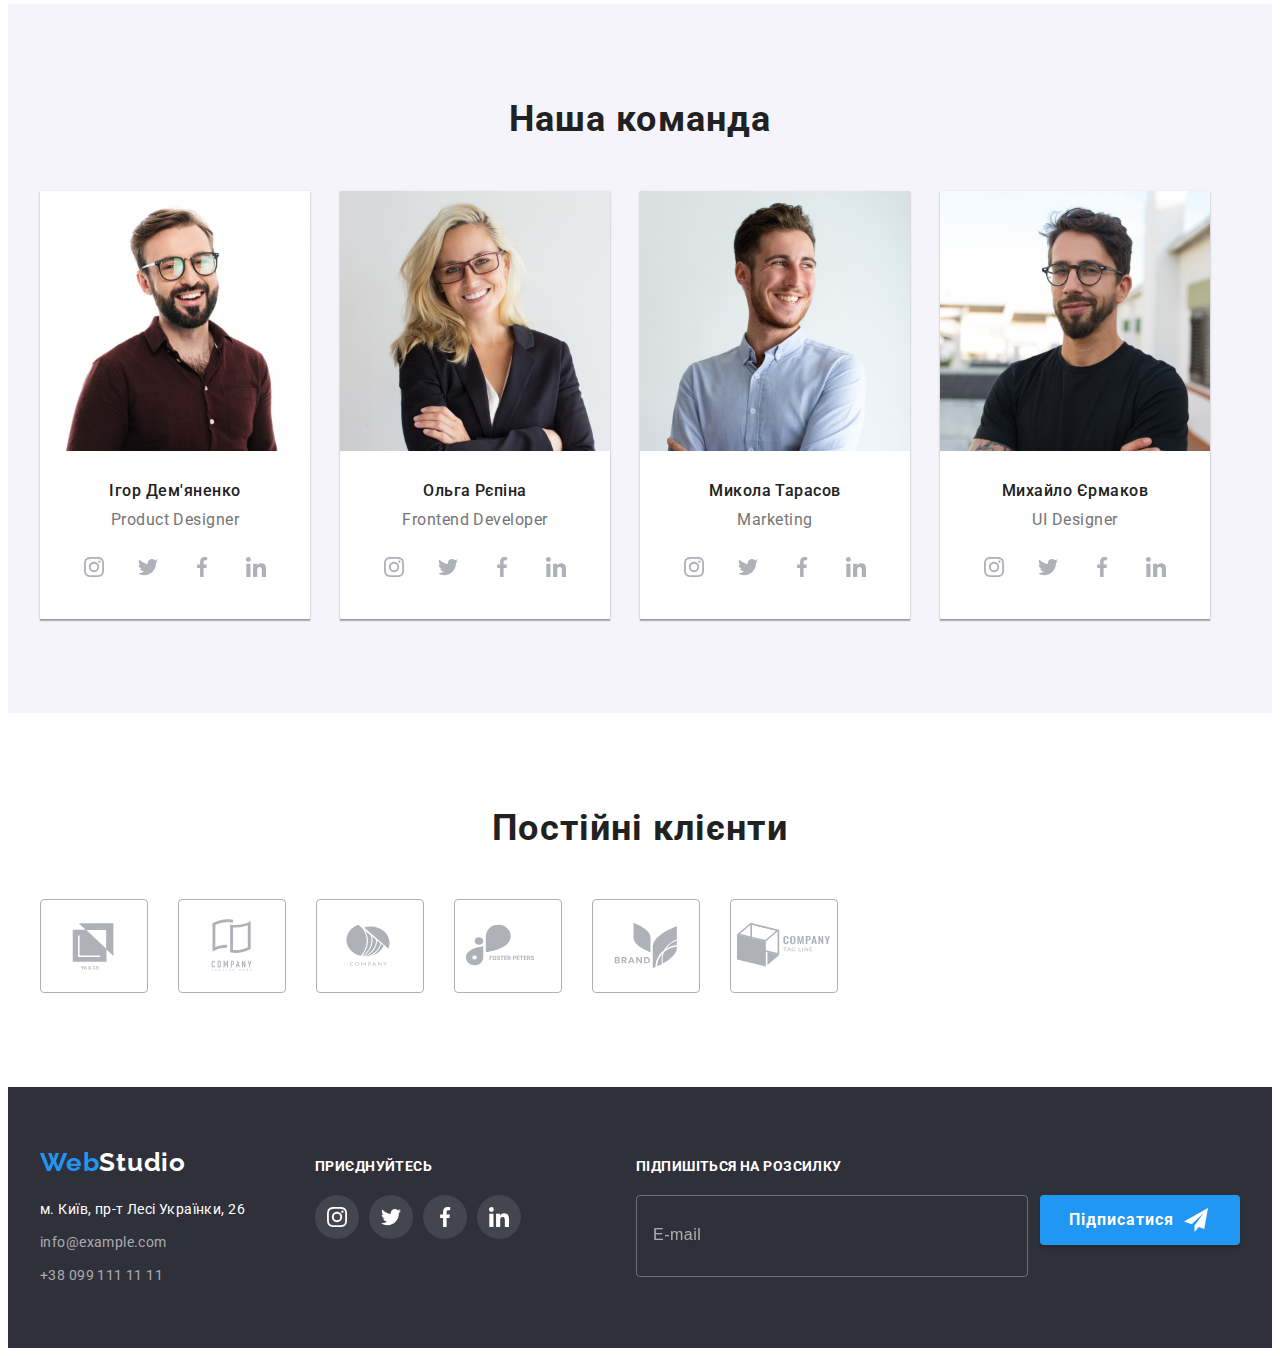
==== commit d1216541: "Ділю стилі css на паршали" ====
--- a/index.html
+++ b/index.html
@@ -17,6 +17,7 @@
       crossorigin="anonymous"
       referrerpolicy="no-referrer"
     />
+    <link rel="stylesheet" href="./css/main.min.css" />
     <link rel="stylesheet" href="./css/styles.css" />
   </head>
 
@@ -81,7 +82,7 @@
                   <use href="./img/icon-adv.svg#icon-antenna"></use>
                 </svg>
               </div>
-              <h3 class="advantages-title">Увага до деталей</h3>
+              <h3 class="advantages-title-after">Увага до деталей</h3>
               <p class="advantages-text">
                 Ідейні міркування, і навіть початок повсякденної роботи з формування позиції.
               </p>
@@ -92,7 +93,7 @@
                   <use href="./img/icon-adv.svg#icon-clock"></use>
                 </svg>
               </div>
-              <h3 class="advantages-title">Пунктуальність</h3>
+              <h3 class="advantages-title-after">Пунктуальність</h3>
               <p class="advantages-text">
                 Завдання організації, особливо рамки і місце навчання кадрів тягне у себе.
               </p>
@@ -103,7 +104,7 @@
                   <use href="./img/icon-adv.svg#icon-diagram"></use>
                 </svg>
               </div>
-              <h3 class="advantages-title">Планування</h3>
+              <h3 class="advantages-title-after">Планування</h3>
               <p class="advantages-text">
                 Так само консультація з широким активом значною мірою зумовлює.
               </p>
@@ -114,7 +115,7 @@
                   <use href="./img/icon-adv.svg#icon-astronaut"></use>
                 </svg>
               </div>
-              <h3 class="advantages-title">Сучасні технології</h3>
+              <h3 class="advantages-title-after">Сучасні технології</h3>
               <p class="advantages-text">
                 Значимість цих проблем настільки очевидна, що реалізація планових завдань.
               </p>
@@ -126,7 +127,7 @@
       <!--Workarea-->
       <section class="workarea section-body section">
         <div class="container">
-          <h2 class="workarea-title-section">Чим ми займаємося</h2>
+          <h2 class="workarea-title title">Чим ми займаємося</h2>
           <ul class="workarea-list list">
             <li class="workarea-item">
               <img
@@ -162,7 +163,7 @@
       <!--Team-->
       <section class="team section-body section">
         <div class="container">
-          <h2 class="team-title-section">Наша команда</h2>
+          <h2 class="team-title title">Наша команда</h2>
           <ul class="team-list list">
             <li class="team-item">
               <img
@@ -173,32 +174,32 @@
                 height="260"
               />
               <div class="team-content">
-                <h3 class="team-title">Ігор Дем'яненко</h3>
+                <h3 class="team-title-after">Ігор Дем'яненко</h3>
                 <p class="team-text" lang="en">Product Designer</p>
                 <ul class="team-soc list">
                   <li class="team-soc-item">
-                    <a href="" class="team-soc-link soc-link">
+                    <a href="" class="team-soc-link link">
                       <svg class="team-soc-icon" width="20" height="20">
                         <use href="./img/icon-soc.svg#icon-instagram"></use>
                       </svg>
                     </a>
                   </li>
                   <li class="team-soc-item">
-                    <a href="" class="team-soc-link soc-link">
+                    <a href="" class="team-soc-link link">
                       <svg class="team-soc-icon" width="20" height="20">
                         <use href="./img/icon-soc.svg#icon-twitter"></use>
                       </svg>
                     </a>
                   </li>
                   <li class="team-soc-item">
-                    <a href="" class="team-soc-link soc-link">
+                    <a href="" class="team-soc-link link">
                       <svg class="team-soc-icon" width="20" height="20">
                         <use href="./img/icon-soc.svg#icon-facebook"></use>
                       </svg>
                     </a>
                   </li>
                   <li class="team-soc-item">
-                    <a href="" class="team-soc-link soc-link">
+                    <a href="" class="team-soc-link link">
                       <svg class="team-soc-icon" width="20" height="20">
                         <use href="./img/icon-soc.svg#icon-linkedin"></use>
                       </svg>
@@ -210,7 +211,7 @@
             <li class="team-item">
               <img src="./img/member-2.jpg" class="team-img" alt="Жінка" width="270" height="260" />
               <div class="team-content">
-                <h3 class="team-title">Ольга Рєпіна</h3>
+                <h3 class="team-title-after">Ольга Рєпіна</h3>
                 <p class="team-text" lang="en">Frontend Developer</p>
                 <ul class="team-soc list">
                   <li class="team-soc-item">
@@ -253,7 +254,7 @@
                 height="260"
               />
               <div class="team-content">
-                <h3 class="team-title">Микола Тарасов</h3>
+                <h3 class="team-title-after">Микола Тарасов</h3>
                 <p class="team-text" lang="en">Marketing</p>
                 <ul class="team-soc list">
                   <li class="team-soc-item">
@@ -296,7 +297,7 @@
                 height="260"
               />
               <div class="team-content">
-                <h3 class="team-title">Михайло Єрмаков</h3>
+                <h3 class="team-title-after">Михайло Єрмаков</h3>
                 <p class="team-text" lang="en">UI Designer</p>
                 <ul class="team-soc list">
                   <li class="team-soc-item">
@@ -337,7 +338,7 @@
       <!--Clients-->
       <section class="clients section-body section">
         <div class="container">
-          <h2 class="clients-title">Постійні клієнти</h2>
+          <h2 class="clients-title title">Постійні клієнти</h2>
           <ul class="clients-list list">
             <li class="clients-item">
               <a href="" class="clients-link link">
@@ -442,12 +443,7 @@
         <div class="footer-subscription">
           <b class="subscription-text">Підпишіться на розсилку</b>
           <form class="subscription-form">
-            <input
-              class="subscription-input"
-              type="email"
-              name="user-email"
-              placeholder="E-mail"
-            />
+            <input class="subscription-input" type="email" name="user-email" placeholder="E-mail" />
             <button type="submit" class="subscription-btn btn">
               Підписатися
               <svg class="icon-send" width="24" height="24">
--- a/css/main.min.css
+++ b/css/main.min.css
@@ -0,0 +1 @@
+:root{--primary-text-color: #757575;--primary-white-color: #ffffff;--accent-color: #2196f3;--hero-footer-color: #2f303a;--title-color: #212121;--adv-workarea-color: #f5f5f5;--typical-letter-spacing: 0.03em;--main-gap: 30px}p,h1,h2,h3,h4,h5,h6{margin:0}ul{margin:0;padding-left:0}button{cursor:pointer}address{font-style:normal}img{display:block;min-width:100%;height:auto}body{color:var(--primary-text-color);font-family:"Roboto",sans-serif}.list{list-style:none}.link{text-decoration:none;display:block}.section{margin-right:auto;margin-left:auto}.section-body{padding-top:94px;padding-bottom:94px}.visually-hidden{position:absolute;white-space:nowrap;width:1px;height:1px;overflow:hidden;border:0;padding:0;clip:rect(0 0 0 0);-webkit-clip-path:inset(50%);clip-path:inset(50%);margin:-1px}.container{width:1200px;padding-left:15px;padding-right:15px;margin-left:auto;margin-right:auto}.title{font-weight:700;font-size:36px;line-height:1.17;text-align:center;letter-spacing:var(--typical-letter-spacing);color:var(--title-color)}.btn{cursor:pointer;display:block;min-width:200px;height:50px;font-family:inherit;font-weight:700;font-size:16px;line-height:1.88;letter-spacing:.06em;background-color:var(--accent-color);color:var(--primary-white-color);box-shadow:0px 4px 4px rgba(0,0,0,.15);border:1px solid rgba(0,0,0,0);border-radius:4px;transition:background-color 250ms cubic-bezier(0.4, 0, 0.2, 1),color 250ms cubic-bezier(0.4, 0, 0.2, 1)}.btn:hover,.btn:focus{background-color:#188ce8;color:#fff}.header-page{border-bottom:1px solid #ececec}.header-page .container{display:flex;align-items:center}.header-nav,.header-list,.auth-nav{display:flex;align-items:center}.header-list{-moz-column-gap:50px;column-gap:50px}.header-logo{font-family:"Raleway",sans-serif;font-weight:700;font-size:26px;line-height:1.19;letter-spacing:var(--typical-letter-spacing);margin-right:93px;color:#000;transition:color 250ms cubic-bezier(0.4, 0, 0.2, 1)}.header-logo:hover,.header-logo:focus{color:var(--accent-color)}.accent-logo{color:var(--accent-color)}.header-link,.auth-nav-link{font-weight:500;font-size:14px;line-height:1.14;letter-spacing:.02em;padding-top:32px;padding-bottom:32px}.header-link{color:var(--title-color);transition:color 250ms cubic-bezier(0.4, 0, 0.2, 1)}.header-link:hover,.header-link:focus{color:var(--accent-color)}.header-item{position:relative}.header-item .active{color:var(--accent-color)}.active::after{content:"";position:absolute;display:block;width:100%;height:4px;bottom:-1px;left:0;background-color:var(--accent-color);border:none;border-radius:2px}.auth-nav{margin-left:auto;gap:50px}.auth-nav-link{display:flex;align-items:center;gap:10px;color:var(--primary-text-color);fill:var(--primary-text-color);transition:fill 250ms cubic-bezier(0.4, 0, 0.2, 1),color 250ms cubic-bezier(0.4, 0, 0.2, 1)}.auth-nav-link:hover,.auth-nav-link:focus{color:var(--accent-color);fill:var(--accent-color)}/*# sourceMappingURL=main.min.css.map */--- a/css/styles.css
+++ b/css/styles.css
@@ -1,176 +1,6 @@
-/*Фон
-фон шапки   #FFFFFF;
-Hero   #2F303A;
-button   #2196F3;
-фон Наша команда    #F5F4FA;
-футер   #2F303A;
-*/
-
-/*Текст
-логотип   #2196F3;
-логотип   #000000
-Hero h1 + button + footer p   #FFFFFF;
-nav+ h2 + h3   #212121;
-tel + p   #757575;
-footer mail + tel   rgba(255, 255, 255, 0.6);
-*/
-
-:root {
-  --primary-text-color: #757575;
-  --primary-white-color: #ffffff;
-  --accent-color: #2196f3;
-  --hero-footer-color: #2f303a;
-  --title-color: #212121;
-  --adv-workarea-color: #f5f5f5;
-  --typical-letter-spacing: 0.03em;
-  --main-gap: 30px;
-}
-
-p,
-h1,
-h2,
-h3,
-h4,
-h5,
-h6 {
-  margin: 0;
-}
-ul {
-  margin: 0;
-  padding-left: 0;
-}
-address {
-  font-style: normal;
-}
-img {
-  display: block;
-  min-width: 100%;
-  height: auto;
-}
-body {
-  color: var(--primary-text-color);
-  font-family: 'Roboto', sans-serif;
-}
-.list {
-  list-style: none;
-}
-.link {
-  text-decoration: none;
-  display: block;
-}
-.soc-link {
-  text-decoration: none;
-  display: block;
-}
-.link:hover,
-.link:focus {
-  color: var(--accent-color);
-  fill: var(--accent-color);
-}
-.btn {
-  cursor: pointer;
-  display: block;
-}
-.btn:hover,
-.btn:focus {
-  background-color: #188ce8;
-  color: #ffffff;
-}
-.container {
-  width: 1200px;
-  padding-left: 15px;
-  padding-right: 15px;
-  margin-left: auto;
-  margin-right: auto;
-  /*outline: 2px solid red;*/
-}
-.section {
-  margin-right: auto;
-  margin-left: auto;
-}
-.section-body {
-  padding-top: 94px;
-  padding-bottom: 94px;
-}
 
 /*-----------HEADER------------*/
-
-.header-page {
-  border-bottom: 1px solid #ececec;
-}
-.header-page .container {
-  display: flex;
-  align-items: center;
-}
-.header-nav,
-.header-list,
-.auth-nav {
-  display: flex;
-  align-items: center;
-}
-.header-list {
-  column-gap: 50px;
-}
-.header-logo {
-  font-family: 'Raleway', sans-serif;
-  font-weight: 700;
-  font-size: 26px;
-  line-height: 1.19;
-  letter-spacing: var(--typical-letter-spacing);
-  margin-right: 93px;
-  color: #000000;
-  transition: color 250ms cubic-bezier(0.4, 0, 0.2, 1);
-}
-.accent-logo {
-  color: var(--accent-color);
-}
-.header-link,
-.auth-nav-link {
-  font-weight: 500;
-  font-size: 14px;
-  line-height: 1.14;
-  letter-spacing: 0.02em;
-  padding-top: 32px;
-  padding-bottom: 32px;
-}
-.header-link {
-  color: var(--title-color);
-  transition: color 250ms cubic-bezier(0.4, 0, 0.2, 1);
-}
-
-.auth-nav {
-  margin-left: auto;
-  gap: 50px;
-}
-.auth-nav-link {
-  display: flex;
-  align-items: center;
-  gap: 10px;
-  color: var(--primary-text-color);
-  fill: var(--primary-text-color);
-  transition: fill 250ms cubic-bezier(0.4, 0, 0.2, 1), color 250ms cubic-bezier(0.4, 0, 0.2, 1);
-}
-.header-item .active {
-  color: var(--accent-color);
-}
-.header-item {
-  position: relative;
-}
-.active::after {
-  content: '';
-  position: absolute;
-  display: block;
-  width: 100%;
-  height: 4px;
-  bottom: -1px;
-  left: 0;
-  background-color: var(--accent-color);
-  border: none;
-  border-radius: 2px;
-}
-
 /*-----------HERO------------*/
-
 .hero {
   padding-top: 200px;
   padding-bottom: 200px;
@@ -196,35 +26,13 @@
 .hero-btn {
   min-width: 216px;
   padding: 10px 32px;
-  border: 1px solid transparent;
-  border-radius: 4px;
   margin: 0 auto;
-  font-weight: 700;
-  font-size: 16px;
-  line-height: 1.88;
-  letter-spacing: 0.06em;
-  background-color: var(--accent-color);
-  color: #ffffff;
-  transition: background-color 250ms cubic-bezier(0.4, 0, 0.2, 1),
-    color 250ms cubic-bezier(0.4, 0, 0.2, 1);
 }
 
 /*-----------ADVANTAGES------------*/
 
 .advantages {
   padding-bottom: 0;
-}
-.visually-hidden {
-  position: absolute;
-  white-space: nowrap;
-  width: 1px;
-  height: 1px;
-  overflow: hidden;
-  border: 0;
-  padding: 0;
-  clip: rect(0 0 0 0);
-  clip-path: inset(50%);
-  margin: -1px;
 }
 .advantages-list {
   display: flex;
@@ -241,17 +49,15 @@
   margin-bottom: 30px;
   background-color: #f5f4fa;
 }
-.advantages-title,
-.workarea-title-section,
-.team-title-section {
+.advantages-title-after {
   color: var(--title-color);
+
   font-weight: 700;
-  letter-spacing: var(--typical-letter-spacing);
-}
-.advantages-title {
   font-size: 14px;
   line-height: 1.14;
   text-transform: uppercase;
+  letter-spacing: var(--typical-letter-spacing);
+
   margin-bottom: 10px;
 }
 .advantages-text {
@@ -262,10 +68,7 @@
 
 /*-----------WORKAREA------------*/
 
-.workarea-title-section {
-  font-size: 36px;
-  line-height: 1.17;
-  text-align: center;
+.workarea-title {
   margin-bottom: 50px;
 }
 .workarea-list {
@@ -301,10 +104,7 @@
   background-color: #f5f4fa;
 }
 
-.team-title-section {
-  font-size: 36px;
-  line-height: 1.17;
-  text-align: center;
+.team-title {
   margin-bottom: 50px;
 }
 .team-list {
@@ -327,13 +127,15 @@
   background-color: #fff;
   border-radius: 0px 0px 4px 4px;
 }
-.team-title {
+.team-title-after {
   color: var(--title-color);
+
   font-weight: 500;
   font-size: 16px;
   line-height: 1.19;
   text-align: center;
   letter-spacing: var(--typical-letter-spacing);
+
   margin-bottom: 10px;
 }
 .team-text {
@@ -341,6 +143,7 @@
   line-height: 1.19;
   text-align: center;
   letter-spacing: var(--typical-letter-spacing);
+
   margin-bottom: 16px;
 }
 .team-soc {
@@ -352,20 +155,22 @@
   display: flex;
   align-items: center;
   justify-content: center;
+
   width: 44px;
   height: 44px;
   border-radius: 50%;
+
   background-color: #ffffff;
   transition: background-color 250ms cubic-bezier(0.4, 0, 0.2, 1);
+}
+.team-soc-link:hover,
+.team-soc-link:focus {
+  background-color: var(--accent-color);
 }
 .team-soc-icon {
   fill: #afb1b8;
   transition: fill 250ms cubic-bezier(0.4, 0, 0.2, 1);
 }
-.team-soc-link:hover,
-.team-soc-link:focus {
-  background-color: var(--accent-color);
-}
 .team-soc-link:hover .team-soc-icon,
 .team-soc-link:focus .team-soc-icon {
   fill: #ffffff;
@@ -373,12 +178,6 @@
 
 /*-----------Clients------------*/
 .clients-title {
-  font-weight: 700;
-  font-size: 36px;
-  line-height: 1.17;
-  text-align: center;
-  letter-spacing: var(--typical-letter-spacing);
-  color: var(--title-color);
   margin-bottom: 50px;
 }
 .clients-list {
@@ -431,28 +230,38 @@
   margin-bottom: 20px;
   transition: color 250ms cubic-bezier(0.4, 0, 0.2, 1);
 }
+.footer-logo:hover,
+.footer-logo:focus {
+  color: var(--accent-color);
+}
+.address-text {
+  font-family: inherit;
+  font-size: 14px;
+  line-height: 1.71;
+  letter-spacing: var(--typical-letter-spacing);
+
+  margin-bottom: 9px;
+}
+.footer-item {
+  margin-bottom: 9px;
+}
 .address-mail-link,
 .address-tel-link {
+  font-family: inherit;
+  font-size: 14px;
+  line-height: 1.71;
+  letter-spacing: var(--typical-letter-spacing);
+
   color: rgba(255, 255, 255, 0.6);
   transition: color 250ms cubic-bezier(0.4, 0, 0.2, 1);
 }
-.address-text {
-  margin-bottom: 9px;
-}
-.address-text,
-.address-mail-link,
-.address-tel-link {
-  font-family: 'Roboto', sans-serif;
-  font-size: 14px;
-  line-height: 1.71;
-  letter-spacing: var(--typical-letter-spacing);
-}
-.footer-item {
-  margin-bottom: 9px;
-}
-/*.footer-soc {
-  margin-right: 93px;
-}*/
+.address-mail-link:hover,
+.address-mail-link:focus,
+.address-tel-link:hover,
+.address-tel-link:focus {
+  color: var(--accent-color);
+}
+
 .footer-soc-agitation {
   display: inline-block;
   margin-bottom: 20px;
@@ -477,13 +286,13 @@
   background-color: rgba(255, 255, 255, 0.1);
   transition: background-color 250ms cubic-bezier(0.4, 0, 0.2, 1);
 }
+.footer-soc-link:hover,
+.footer-soc-link:focus {
+  background-color: var(--accent-color);
+}
 .footer-soc-icon {
   fill: var(--primary-white-color);
   transition: fill 250ms cubic-bezier(0.4, 0, 0.2, 1);
-}
-.footer-soc-link:hover,
-.footer-soc-link:focus {
-  background-color: var(--accent-color);
 }
 .footer-soc-link:hover .footer-soc-icon,
 .footer-soc-link:focus .footer-soc-icon {
@@ -532,16 +341,7 @@
 .subscription-btn {
   display: flex;
   align-items: center;
-  min-width: 200px;
-  height: 50px;
   padding: 10px 28px;
-  background-color: var(--accent-color);
-  box-shadow: 0px 4px 4px rgba(0, 0, 0, 0.15);
-  border-radius: 4px;
-  border: 1px solid transparent;
-  color: var(--primary-white-color);
-  transition: color 250ms cubic-bezier(0.4, 0, 0.2, 1),
-    background-color 250ms cubic-bezier(0.4, 0, 0.2, 1);
 }
 .icon-send {
   margin-left: 10px;
@@ -717,75 +517,33 @@
   line-height: 1.71;
   letter-spacing: var(--typical-letter-spacing);
 }
-/*.check-text::before {
-  content: '';
-  width: 16px;
-  height: 15px;
-  border: 2px solid var(--title-color);
-  border-radius: 3px;
-  margin-right: 5px;
-  transition: color 250ms cubic-bezier(0.4, 0, 0.2, 1),
-    background-image 250ms cubic-bezier(0.4, 0, 0.2, 1);
-}
-.check-link {
-  color: var(--accent-color);
-}
-.input-check:checked + .check-text::before {
-  background-color: var(--accent-color);
-  background-image: url(../img/icon-check.svg);
-  border: none;
-  background-repeat: no-repeat;
-  background-position: center;
-}*/
-
 .submit-btn {
   margin: 0 auto;
-
-  height: 50px;
-  min-width: 200px;
   padding: 10px 52px;
-  background-color: var(--accent-color);
-  box-shadow: 0px 4px 4px rgba(0, 0, 0, 0.15);
-  border-radius: 4px;
-  border: 1px solid transparent;
-
-  font-family: 'Roboto', sans-serif;
+
   font-style: normal;
-  font-weight: 700;
-  font-size: 16px;
-  line-height: 1.88;
-  letter-spacing: 0.06em;
-  color: var(--primary-white-color);
-
-  transition: background-color 250ms cubic-bezier(0.4, 0, 0.2, 1),
-    color 250ms cubic-bezier(0.4, 0, 0.2, 1);
 }
 
 /*------------PORTFOLIO--------------*/
 /*----------FILTER-BUTTON------------*/
-.portfolio-page {
-  font-family: 'Roboto', sans-serif;
-}
+
 .portfolio-btn-list {
   display: flex;
   gap: 8px;
   justify-content: center;
   margin-bottom: 50px;
-}
-.portfolio-btn,
-.portfolio-list-item,
-.portfolio-list-text {
-  font-family: 'Roboto', sans-serif;
 }
 .portfolio-btn {
   font-weight: 500;
   font-size: 16px;
   line-height: 1.62;
   letter-spacing: var(--typical-letter-spacing);
+
   border-radius: 4px;
   border: 1px solid transparent;
   min-width: 73px;
   padding: 6px 22px;
+
   color: var(--title-color);
   background: #f5f4fa;
   transition: background-color 250ms cubic-bezier(0.4, 0, 0.2, 1),
@@ -793,6 +551,8 @@
 }
 .portfolio-btn:hover,
 .portfolio-btn:focus {
+  background-color: #188ce8;
+  color: #ffffff;
   box-shadow: 0px 3px 1px rgba(0, 0, 0, 0.1), 0px 1px 2px rgba(0, 0, 0, 0.08),
     0px 2px 2px rgba(0, 0, 0, 0.12);
 }
@@ -810,22 +570,29 @@
   position: relative;
   overflow: hidden;
 }
+
 .portfolio-top-text {
   display: inline-block;
   padding: 63px 24px;
   position: absolute;
   top: 0;
   left: 0;
+
   width: 100%;
   height: 100%;
   transform: translateY(100%);
   transition: transform 250ms cubic-bezier(0.4, 0, 0.2, 1);
+
   background-color: rgba(33, 150, 243, 0.9);
   color: #ffffff;
   font-size: 18px;
   line-height: 1.56;
   letter-spacing: var(--typical-letter-spacing);
 }
+.portfolio-list-item:hover .portfolio-top-text {
+  transform: translateY(0);
+}
+
 .portfolio-list-link {
   transition: box-shadow 250ms cubic-bezier(0.4, 0, 0.2, 1);
 }
@@ -834,9 +601,6 @@
     1px 4px 6px rgba(0, 0, 0, 0.16);
 }
 
-.portfolio-list-item:hover .portfolio-top-text {
-  transform: translateY(0);
-}
 .portfolio-card-content {
   padding: 20px 24px;
   border-bottom: 1px solid #eeeeee;
@@ -844,11 +608,12 @@
   border-left: 1px solid #eeeeee;
 }
 .portfolio-list-title {
-  color: #212121;
+  color: var(--title-color);
   font-weight: 700;
   font-size: 18px;
   line-height: 2;
   letter-spacing: 0.06em;
+
   margin-bottom: 4px;
 }
 .portfolio-list-text {
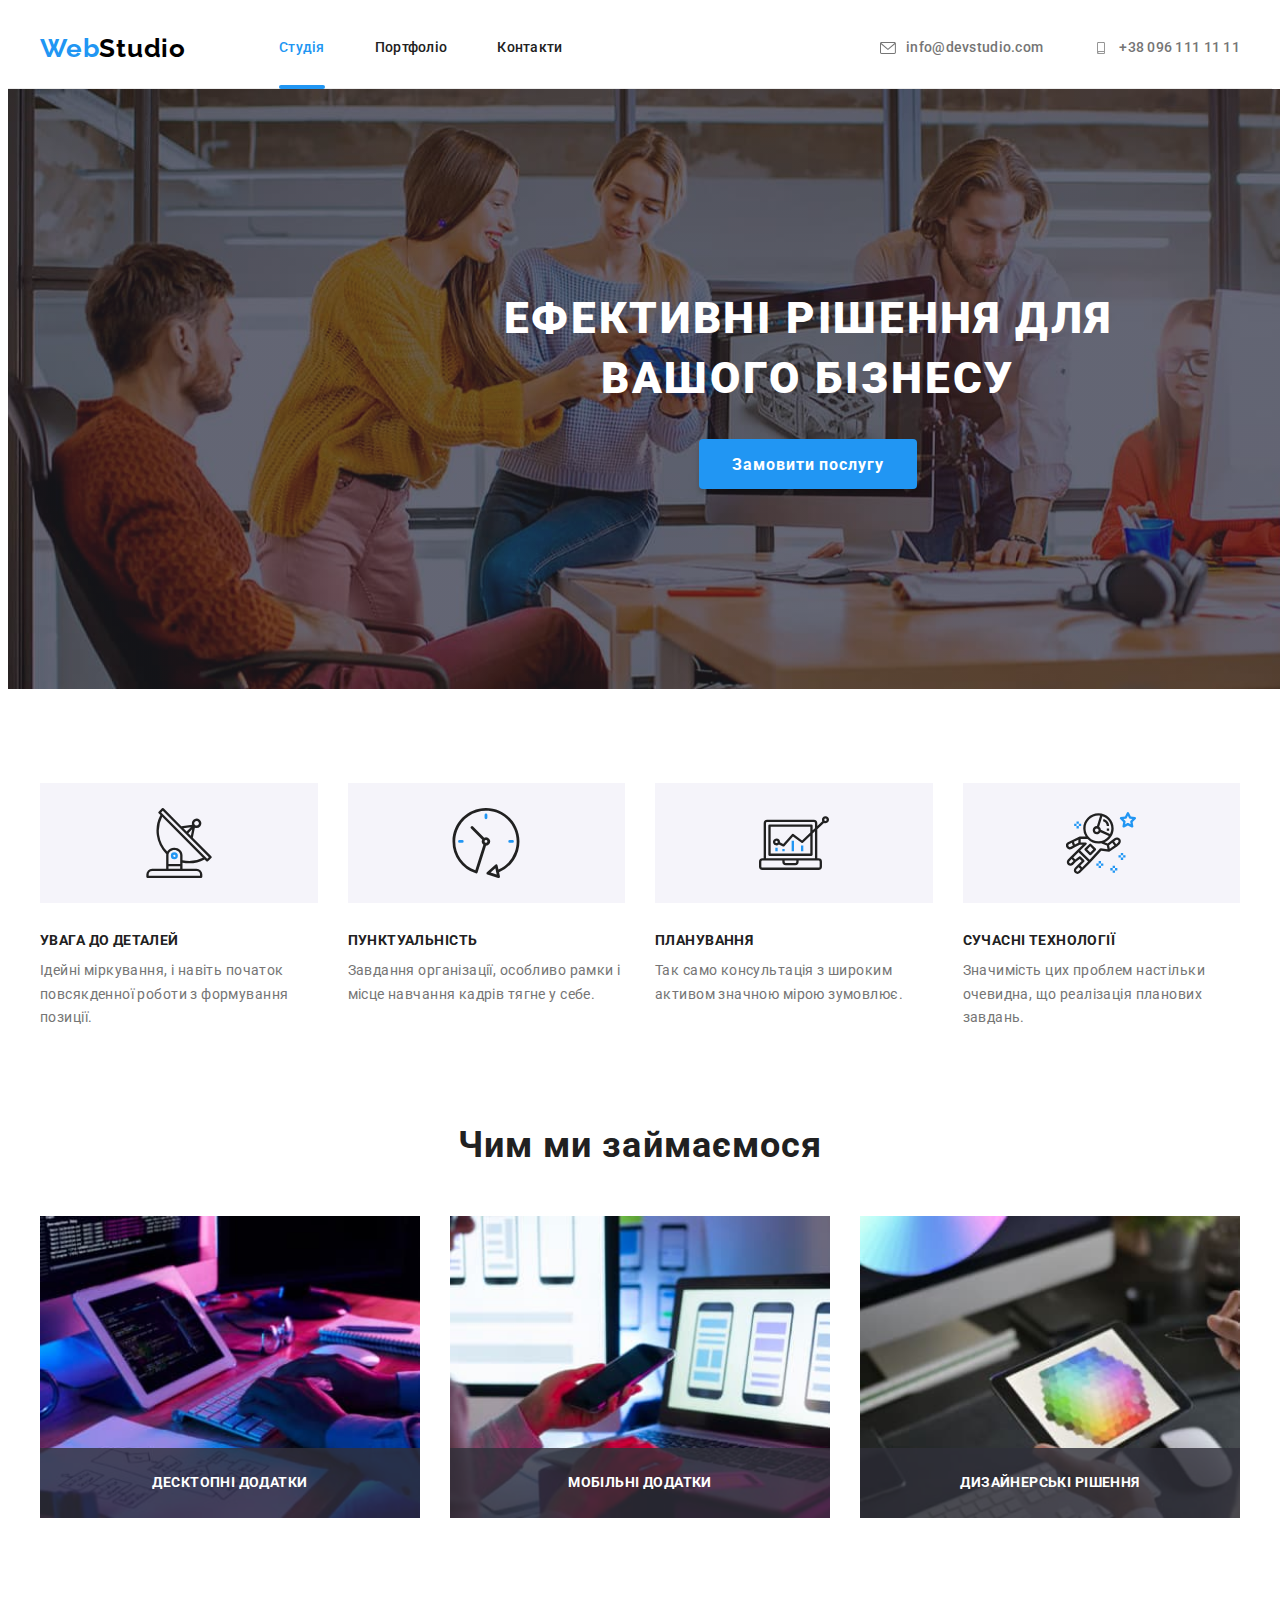
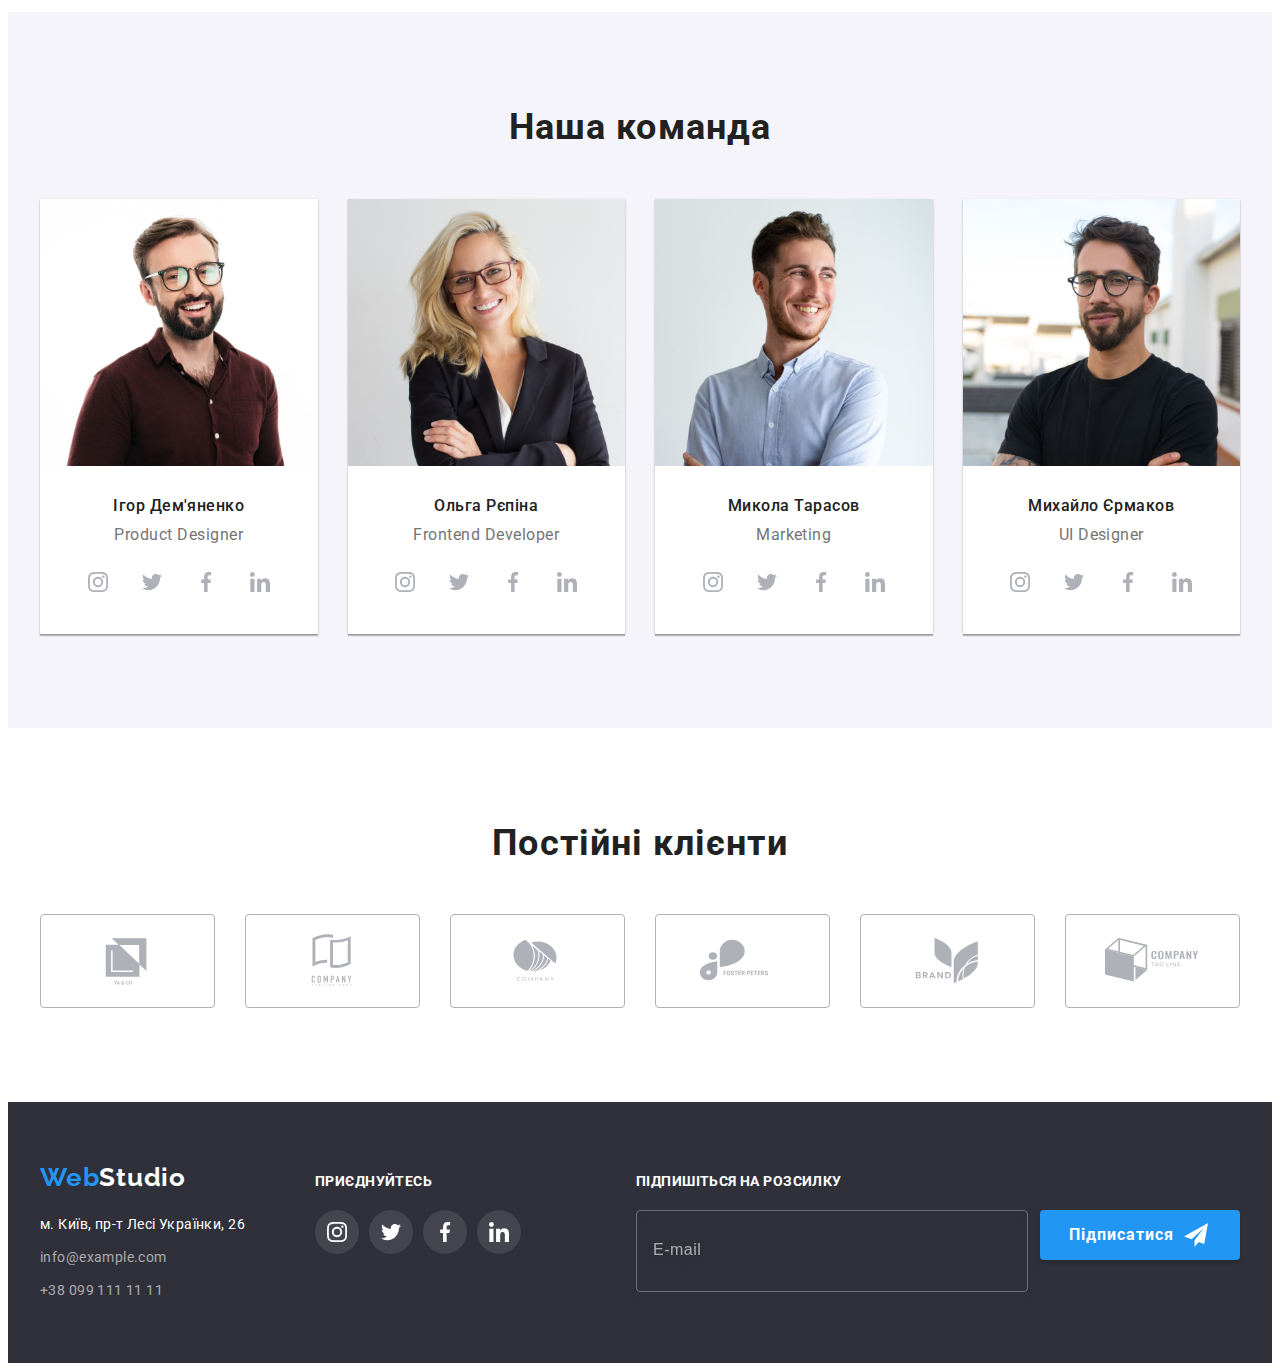
==== commit b144cf8f: "Робить конкатенацію" ====
--- a/index.html
+++ b/index.html
@@ -18,7 +18,6 @@
       referrerpolicy="no-referrer"
     />
     <link rel="stylesheet" href="./css/main.min.css" />
-    <link rel="stylesheet" href="./css/styles.css" />
   </head>
 
   <body>
--- a/css/main.min.css
+++ b/css/main.min.css
@@ -1 +1 @@
-:root{--primary-text-color: #757575;--primary-white-color: #ffffff;--accent-color: #2196f3;--hero-footer-color: #2f303a;--title-color: #212121;--adv-workarea-color: #f5f5f5;--typical-letter-spacing: 0.03em;--main-gap: 30px}p,h1,h2,h3,h4,h5,h6{margin:0}ul{margin:0;padding-left:0}button{cursor:pointer}address{font-style:normal}img{display:block;min-width:100%;height:auto}body{color:var(--primary-text-color);font-family:"Roboto",sans-serif}.list{list-style:none}.link{text-decoration:none;display:block}.section{margin-right:auto;margin-left:auto}.section-body{padding-top:94px;padding-bottom:94px}.visually-hidden{position:absolute;white-space:nowrap;width:1px;height:1px;overflow:hidden;border:0;padding:0;clip:rect(0 0 0 0);-webkit-clip-path:inset(50%);clip-path:inset(50%);margin:-1px}.container{width:1200px;padding-left:15px;padding-right:15px;margin-left:auto;margin-right:auto}.title{font-weight:700;font-size:36px;line-height:1.17;text-align:center;letter-spacing:var(--typical-letter-spacing);color:var(--title-color)}.btn{cursor:pointer;display:block;min-width:200px;height:50px;font-family:inherit;font-weight:700;font-size:16px;line-height:1.88;letter-spacing:.06em;background-color:var(--accent-color);color:var(--primary-white-color);box-shadow:0px 4px 4px rgba(0,0,0,.15);border:1px solid rgba(0,0,0,0);border-radius:4px;transition:background-color 250ms cubic-bezier(0.4, 0, 0.2, 1),color 250ms cubic-bezier(0.4, 0, 0.2, 1)}.btn:hover,.btn:focus{background-color:#188ce8;color:#fff}.header-page{border-bottom:1px solid #ececec}.header-page .container{display:flex;align-items:center}.header-nav,.header-list,.auth-nav{display:flex;align-items:center}.header-list{-moz-column-gap:50px;column-gap:50px}.header-logo{font-family:"Raleway",sans-serif;font-weight:700;font-size:26px;line-height:1.19;letter-spacing:var(--typical-letter-spacing);margin-right:93px;color:#000;transition:color 250ms cubic-bezier(0.4, 0, 0.2, 1)}.header-logo:hover,.header-logo:focus{color:var(--accent-color)}.accent-logo{color:var(--accent-color)}.header-link,.auth-nav-link{font-weight:500;font-size:14px;line-height:1.14;letter-spacing:.02em;padding-top:32px;padding-bottom:32px}.header-link{color:var(--title-color);transition:color 250ms cubic-bezier(0.4, 0, 0.2, 1)}.header-link:hover,.header-link:focus{color:var(--accent-color)}.header-item{position:relative}.header-item .active{color:var(--accent-color)}.active::after{content:"";position:absolute;display:block;width:100%;height:4px;bottom:-1px;left:0;background-color:var(--accent-color);border:none;border-radius:2px}.auth-nav{margin-left:auto;gap:50px}.auth-nav-link{display:flex;align-items:center;gap:10px;color:var(--primary-text-color);fill:var(--primary-text-color);transition:fill 250ms cubic-bezier(0.4, 0, 0.2, 1),color 250ms cubic-bezier(0.4, 0, 0.2, 1)}.auth-nav-link:hover,.auth-nav-link:focus{color:var(--accent-color);fill:var(--accent-color)}/*# sourceMappingURL=main.min.css.map */+:root{--primary-text-color: #757575;--primary-white-color: #ffffff;--accent-color: #2196f3;--hero-footer-color: #2f303a;--title-color: #212121;--adv-workarea-color: #f5f5f5;--typical-letter-spacing: 0.03em;--main-gap: 30px}p,h1,h2,h3,h4,h5,h6{margin:0}ul{margin:0;padding-left:0}button{cursor:pointer}address{font-style:normal}img{display:block;min-width:100%;height:auto}body{color:var(--primary-text-color);font-family:"Roboto",sans-serif}.list{list-style:none}.link{text-decoration:none;display:block}.section{margin-right:auto;margin-left:auto}.section-body{padding-top:94px;padding-bottom:94px}.visually-hidden{position:absolute;white-space:nowrap;width:1px;height:1px;overflow:hidden;border:0;padding:0;clip:rect(0 0 0 0);-webkit-clip-path:inset(50%);clip-path:inset(50%);margin:-1px}.container{width:1200px;padding-left:15px;padding-right:15px;margin-left:auto;margin-right:auto}.title{font-weight:700;font-size:36px;line-height:1.17;text-align:center;letter-spacing:var(--typical-letter-spacing);color:var(--title-color)}.btn{cursor:pointer;display:block;min-width:200px;height:50px;font-family:inherit;font-weight:700;font-size:16px;line-height:1.88;letter-spacing:.06em;background-color:var(--accent-color);color:var(--primary-white-color);-webkit-box-shadow:0px 4px 4px rgba(0,0,0,.15);box-shadow:0px 4px 4px rgba(0,0,0,.15);border:1px solid rgba(0,0,0,0);border-radius:4px;-webkit-transition:background-color 250ms cubic-bezier(0.4, 0, 0.2, 1),color 250ms cubic-bezier(0.4, 0, 0.2, 1);transition:background-color 250ms cubic-bezier(0.4, 0, 0.2, 1),color 250ms cubic-bezier(0.4, 0, 0.2, 1)}.btn:hover,.btn:focus{background-color:#188ce8;color:#fff}.backdrop{position:fixed;top:0;left:0;width:100%;height:100%;background-color:rgba(0,0,0,.2);opacity:1;-webkit-transition:opacity 500ms cubic-bezier(0.4, 0, 0.2, 1),visibility 500ms cubic-bezier(0.4, 0, 0.2, 1);transition:opacity 500ms cubic-bezier(0.4, 0, 0.2, 1),visibility 500ms cubic-bezier(0.4, 0, 0.2, 1)}.backdrop.is-hidden{opacity:0;visibility:hidden;pointer-events:none}.modal{position:absolute;width:528px;min-height:581px;top:50%;left:50%;-webkit-transform:translate(-50%, -50%) scale(1);transform:translate(-50%, -50%) scale(1);-webkit-transition:-webkit-transform 500ms cubic-bezier(0.4, 0, 0.2, 1);transition:-webkit-transform 500ms cubic-bezier(0.4, 0, 0.2, 1);transition:transform 500ms cubic-bezier(0.4, 0, 0.2, 1);transition:transform 500ms cubic-bezier(0.4, 0, 0.2, 1), -webkit-transform 500ms cubic-bezier(0.4, 0, 0.2, 1);background:#fff;-webkit-box-shadow:0px 1px 3px rgba(0,0,0,.12),0px 1px 1px rgba(0,0,0,.14),0px 2px 1px rgba(0,0,0,.2);box-shadow:0px 1px 3px rgba(0,0,0,.12),0px 1px 1px rgba(0,0,0,.14),0px 2px 1px rgba(0,0,0,.2);border-radius:4px;padding:40px}.backdrop.is-hidden .modal{-webkit-transform:translate(-50%, -50%) scale(1.1);transform:translate(-50%, -50%) scale(1.1)}.modal-close{position:absolute;right:8px;top:8px;width:30px;height:30px;border:1px solid rgba(0,0,0,.1);border-radius:50%;background-color:rgba(0,0,0,0);cursor:pointer;display:-webkit-box;display:-ms-flexbox;display:flex;-webkit-box-pack:center;-ms-flex-pack:center;justify-content:center;-webkit-box-align:center;-ms-flex-align:center;align-items:center}.modal-close-icon{fill:#000;-webkit-transition:fill 250ms cubic-bezier(0.4, 0, 0.2, 1);transition:fill 250ms cubic-bezier(0.4, 0, 0.2, 1)}.modal-close:hover .modal-close-icon,.modal-close:focus .modal-close-icon{fill:var(--accent-color)}.modal-title{margin-bottom:12px;font-weight:700;font-size:20px;line-height:1.15;text-align:center;letter-spacing:var(--typical-letter-spacing);color:var(--title-color)}.input-field{position:relative;margin-bottom:10px}.input-label{display:block;margin-bottom:4px;font-size:12px;line-height:1.16;letter-spacing:.01em;color:var(--primary-text-color)}.form-input{width:100%;height:40px;border:1px solid rgba(33,33,33,.2);border-radius:4px;padding-left:42px;padding-right:12px;-webkit-transition:outline-color 250ms cubic-bezier(0.4, 0, 0.2, 1);transition:outline-color 250ms cubic-bezier(0.4, 0, 0.2, 1)}.form-input:focus{outline-color:var(--accent-color)}.form-input::-webkit-input-placeholder{font-size:12px;line-height:1.17;letter-spacing:.01em;color:rgba(117,117,117,.5)}.form-input::-moz-placeholder{font-size:12px;line-height:1.17;letter-spacing:.01em;color:rgba(117,117,117,.5)}.form-input:-ms-input-placeholder{font-size:12px;line-height:1.17;letter-spacing:.01em;color:rgba(117,117,117,.5)}.form-input::-ms-input-placeholder{font-size:12px;line-height:1.17;letter-spacing:.01em;color:rgba(117,117,117,.5)}.form-input::placeholder,.comment-text{font-size:12px;line-height:1.17;letter-spacing:.01em;color:rgba(117,117,117,.5)}.comment-text{padding:12px 16px;width:100%;height:120px;border:1px solid rgba(33,33,33,.2);border-radius:4px;resize:none}.comment-text:focus{outline-color:var(--accent-color)}.field-comment{margin-bottom:19px}.modal-contacts-icon{position:absolute;top:50%;left:12px;-webkit-transition:fill 250ms cubic-bezier(0.4, 0, 0.2, 1);transition:fill 250ms cubic-bezier(0.4, 0, 0.2, 1)}.form-input:focus+.modal-contacts-icon{fill:var(--accent-color)}.field-check{display:-webkit-box;display:-ms-flexbox;display:flex;-webkit-box-pack:center;-ms-flex-pack:center;justify-content:center;-webkit-box-align:center;-ms-flex-align:center;align-items:center;margin-bottom:29px}.check-text{display:-webkit-box;display:-ms-flexbox;display:flex;-webkit-box-align:center;-ms-flex-align:center;align-items:center;margin-right:5px}.check-text span{display:-webkit-box;display:-ms-flexbox;display:flex;-webkit-box-pack:center;-ms-flex-pack:center;justify-content:center;-webkit-box-align:center;-ms-flex-align:center;align-items:center;margin-right:5px;font-size:14px;line-height:1.71;letter-spacing:var(--typical-letter-spacing);color:var(--primary-text-color);width:16px;height:15px;border:2px solid var(--title-color);border-radius:3px;-webkit-transition:border-color 250ms cubic-bezier(0.4, 0, 0.2, 1),background-color 250ms cubic-bezier(0.4, 0, 0.2, 1);transition:border-color 250ms cubic-bezier(0.4, 0, 0.2, 1),background-color 250ms cubic-bezier(0.4, 0, 0.2, 1)}.input-check:checked+.check-text span{background-color:var(--accent-color);border-color:var(--accent-color)}.input-check:focus+.check-text span{border-color:var(--accent-color)}.icon-check{fill:rgba(0,0,0,0);-webkit-transition:fill 250ms cubic-bezier(0.4, 0, 0.2, 1);transition:fill 250ms cubic-bezier(0.4, 0, 0.2, 1)}.input-check:checked+.check-text .icon-check{fill:#fff}.check-link{color:var(--accent-color);font-size:14px;line-height:1.71;letter-spacing:var(--typical-letter-spacing)}.submit-btn{margin:0 auto;padding:10px 52px;font-style:normal}.header-page{border-bottom:1px solid #ececec}.header-page .container{display:-webkit-box;display:-ms-flexbox;display:flex;-webkit-box-align:center;-ms-flex-align:center;align-items:center}.header-nav,.header-list,.auth-nav{display:-webkit-box;display:-ms-flexbox;display:flex;-webkit-box-align:center;-ms-flex-align:center;align-items:center}.header-list{-webkit-column-gap:50px;-moz-column-gap:50px;column-gap:50px}.header-logo{font-family:"Raleway",sans-serif;font-weight:700;font-size:26px;line-height:1.19;letter-spacing:var(--typical-letter-spacing);margin-right:93px;color:#000;-webkit-transition:color 250ms cubic-bezier(0.4, 0, 0.2, 1);transition:color 250ms cubic-bezier(0.4, 0, 0.2, 1)}.header-logo:hover,.header-logo:focus{color:var(--accent-color)}.accent-logo{color:var(--accent-color)}.header-link,.auth-nav-link{font-weight:500;font-size:14px;line-height:1.14;letter-spacing:.02em;padding-top:32px;padding-bottom:32px}.header-link{color:var(--title-color);-webkit-transition:color 250ms cubic-bezier(0.4, 0, 0.2, 1);transition:color 250ms cubic-bezier(0.4, 0, 0.2, 1)}.header-link:hover,.header-link:focus{color:var(--accent-color)}.header-item{position:relative}.header-item .active{color:var(--accent-color)}.active::after{content:"";position:absolute;display:block;width:100%;height:4px;bottom:-1px;left:0;background-color:var(--accent-color);border:none;border-radius:2px}.auth-nav{margin-left:auto;gap:50px}.auth-nav-link{display:-webkit-box;display:-ms-flexbox;display:flex;-webkit-box-align:center;-ms-flex-align:center;align-items:center;gap:10px;color:var(--primary-text-color);fill:var(--primary-text-color);-webkit-transition:fill 250ms cubic-bezier(0.4, 0, 0.2, 1),color 250ms cubic-bezier(0.4, 0, 0.2, 1);transition:fill 250ms cubic-bezier(0.4, 0, 0.2, 1),color 250ms cubic-bezier(0.4, 0, 0.2, 1)}.auth-nav-link:hover,.auth-nav-link:focus{color:var(--accent-color);fill:var(--accent-color)}.hero{padding-top:200px;padding-bottom:200px;width:1600px;background-color:#c4c4c4;background-image:-webkit-gradient(linear, left top, left bottom, from(rgba(47, 48, 58, 0.4)), to(rgba(47, 48, 58, 0.4))),url(../img/hero-bg.jpg);background-image:linear-gradient(rgba(47, 48, 58, 0.4), rgba(47, 48, 58, 0.4)),url(../img/hero-bg.jpg);background-repeat:no-repeat}.hero-main-title{color:#fff;font-weight:900;font-size:44px;line-height:1.36;letter-spacing:.06em;text-transform:uppercase;text-align:center;max-width:696px;margin-right:auto;margin-left:auto;margin-bottom:30px}.hero-btn{min-width:216px;padding:10px 32px;margin:0 auto}.advantages{padding-bottom:0}.advantages-list{display:-webkit-box;display:-ms-flexbox;display:flex;gap:var(--main-gap)}.advantages-item{width:calc((100% - 90px)/4)}.thumb{display:-webkit-box;display:-ms-flexbox;display:flex;-webkit-box-pack:center;-ms-flex-pack:center;justify-content:center;-webkit-box-align:center;-ms-flex-align:center;align-items:center;height:120px;margin-bottom:30px;background-color:#f5f4fa}.advantages-title-after{color:var(--title-color);font-weight:700;font-size:14px;line-height:1.14;text-transform:uppercase;letter-spacing:var(--typical-letter-spacing);margin-bottom:10px}.advantages-text{font-size:14px;line-height:1.71;letter-spacing:var(--typical-letter-spacing)}.workarea-title{margin-bottom:50px}.workarea-list{display:-webkit-box;display:-ms-flexbox;display:flex;gap:var(--main-gap)}.workarea-item{position:relative;-ms-flex-preferred-size:calc((100% - 60px)/3);flex-basis:calc((100% - 60px)/3)}.workarea-text{position:absolute;bottom:0;left:0;display:block;padding-top:27px;padding-bottom:27px;width:100%;background-color:rgba(47,48,58,.8);color:var(--primary-white-color);font-weight:700;font-size:14px;line-height:1.14;text-align:center;letter-spacing:var(--typical-letter-spacing);text-transform:uppercase}.team{background-color:#f5f4fa}.team-title{margin-bottom:50px}.team-list{display:-webkit-box;display:-ms-flexbox;display:flex;gap:var(--main-gap)}.team-item{width:calc((100% - 90px)/4);-webkit-box-shadow:0px 1px 3px rgba(0,0,0,.12),0px 1px 1px rgba(0,0,0,.14),0px 2px 1px rgba(0,0,0,.2);box-shadow:0px 1px 3px rgba(0,0,0,.12),0px 1px 1px rgba(0,0,0,.14),0px 2px 1px rgba(0,0,0,.2)}.team-img{background-color:#757575}.team-content{padding-top:30px;padding-bottom:30px;padding-right:10px;padding-left:10px;background-color:#fff;border-radius:0px 0px 4px 4px}.team-title-after{color:var(--title-color);font-weight:500;font-size:16px;line-height:1.19;text-align:center;letter-spacing:var(--typical-letter-spacing);margin-bottom:10px}.team-text{font-size:16px;line-height:1.19;text-align:center;letter-spacing:var(--typical-letter-spacing);margin-bottom:16px}.team-soc{display:-webkit-box;display:-ms-flexbox;display:flex;-webkit-box-pack:center;-ms-flex-pack:center;justify-content:center;gap:10px}.team-soc-link{display:-webkit-box;display:-ms-flexbox;display:flex;-webkit-box-align:center;-ms-flex-align:center;align-items:center;-webkit-box-pack:center;-ms-flex-pack:center;justify-content:center;width:44px;height:44px;border-radius:50%;background-color:#fff;-webkit-transition:background-color 250ms cubic-bezier(0.4, 0, 0.2, 1);transition:background-color 250ms cubic-bezier(0.4, 0, 0.2, 1)}.team-soc-link:hover,.team-soc-link:focus{background-color:var(--accent-color)}.team-soc-icon{fill:#afb1b8;-webkit-transition:fill 250ms cubic-bezier(0.4, 0, 0.2, 1);transition:fill 250ms cubic-bezier(0.4, 0, 0.2, 1)}.team-soc-link:hover .team-soc-icon,.team-soc-link:focus .team-soc-icon{fill:#fff}.clients-title{margin-bottom:50px}.clients-list{display:-webkit-box;display:-ms-flexbox;display:flex;gap:var(--main-gap)}.clients-item{width:calc((100% - 150px)/6)}.clients-link{height:92px;border:1px solid #afb1b8;border-radius:4px;display:-webkit-box;display:-ms-flexbox;display:flex;-webkit-box-pack:center;-ms-flex-pack:center;justify-content:center;-webkit-box-align:center;-ms-flex-align:center;align-items:center;background-color:rgba(0,0,0,0);fill:#afb1b8;-webkit-transition:fill 250ms cubic-bezier(0.4, 0, 0.2, 1),border-color 250ms cubic-bezier(0.4, 0, 0.2, 1);transition:fill 250ms cubic-bezier(0.4, 0, 0.2, 1),border-color 250ms cubic-bezier(0.4, 0, 0.2, 1)}.clients-link:hover,.clients-link:focus{border:1px solid var(--accent-color);fill:var(--accent-color)}.footer{color:var(--primary-white-color);background-color:var(--hero-footer-color);padding-top:60px;padding-bottom:60px}.footer .container{display:-webkit-box;display:-ms-flexbox;display:flex;-webkit-box-align:baseline;-ms-flex-align:baseline;align-items:baseline}.footer-contacts{margin-right:70px}.footer-logo{color:var(--primary-white-color);font-family:"Raleway",sans-serif;font-weight:700;font-size:26px;line-height:1.19;letter-spacing:var(--typical-letter-spacing);margin-bottom:20px;-webkit-transition:color 250ms cubic-bezier(0.4, 0, 0.2, 1);transition:color 250ms cubic-bezier(0.4, 0, 0.2, 1)}.footer-logo:hover,.footer-logo:focus{color:var(--accent-color)}.address-text{font-family:inherit;font-size:14px;line-height:1.71;letter-spacing:var(--typical-letter-spacing);margin-bottom:9px}.footer-item{margin-bottom:9px}.address-mail-link,.address-tel-link{font-family:inherit;font-size:14px;line-height:1.71;letter-spacing:var(--typical-letter-spacing);color:rgba(255,255,255,.6);-webkit-transition:color 250ms cubic-bezier(0.4, 0, 0.2, 1);transition:color 250ms cubic-bezier(0.4, 0, 0.2, 1)}.address-mail-link:hover,.address-mail-link:focus,.address-tel-link:hover,.address-tel-link:focus{color:var(--accent-color)}.footer-soc-agitation{display:inline-block;margin-bottom:20px;color:var(--primary-white-color);font-weight:700;font-size:14px;line-height:1.14;letter-spacing:var(--typical-letter-spacing);text-transform:uppercase}.footer-soc-list{display:-webkit-box;display:-ms-flexbox;display:flex;gap:10px}.footer-soc-link{display:-webkit-box;display:-ms-flexbox;display:flex;-webkit-box-pack:center;-ms-flex-pack:center;justify-content:center;-webkit-box-align:center;-ms-flex-align:center;align-items:center;width:44px;height:44px;border-radius:50%;background-color:rgba(255,255,255,.1);-webkit-transition:background-color 250ms cubic-bezier(0.4, 0, 0.2, 1);transition:background-color 250ms cubic-bezier(0.4, 0, 0.2, 1)}.footer-soc-link:hover,.footer-soc-link:focus{background-color:var(--accent-color)}.footer-soc-icon{fill:var(--primary-white-color);-webkit-transition:fill 250ms cubic-bezier(0.4, 0, 0.2, 1);transition:fill 250ms cubic-bezier(0.4, 0, 0.2, 1)}.footer-soc-link:hover .footer-soc-icon,.footer-soc-link:focus .footer-soc-icon{fill:var(--primary-white-color)}.footer-subscription{margin-left:auto}.subscription-text{display:inline-block;margin-bottom:20px;font-weight:700;font-size:14px;line-height:1.14;letter-spacing:var(--typical-letter-spacing);text-transform:uppercase;color:var(--primary-white-color)}.subscription-form{display:-webkit-box;display:-ms-flexbox;display:flex}.subscription-input{min-width:358px;height:50px;background-color:rgba(0,0,0,0);color:rgba(255,255,255,.6);border:1px solid rgba(255,255,255,.3);-webkit-filter:drop-shadow(0px 4px 4px rgba(0, 0, 0, 0.15));filter:drop-shadow(0px 4px 4px rgba(0, 0, 0, 0.15));border-radius:4px;padding:15px 16px;margin-right:12px;-webkit-transition:outline-color 250ms cubic-bezier(0.4, 0, 0.2, 1);transition:outline-color 250ms cubic-bezier(0.4, 0, 0.2, 1)}.subscription-input:focus{outline-color:var(--accent-color)}.subscription-input::-webkit-input-placeholder{font-size:16px;line-height:1.25;-webkit-box-align:center;align-items:center;letter-spacing:var(--typical-letter-spacing);color:rgba(255,255,255,.6)}.subscription-input::-moz-placeholder{font-size:16px;line-height:1.25;align-items:center;letter-spacing:var(--typical-letter-spacing);color:rgba(255,255,255,.6)}.subscription-input:-ms-input-placeholder{font-size:16px;line-height:1.25;-ms-flex-align:center;align-items:center;letter-spacing:var(--typical-letter-spacing);color:rgba(255,255,255,.6)}.subscription-input::-ms-input-placeholder{font-size:16px;line-height:1.25;-ms-flex-align:center;align-items:center;letter-spacing:var(--typical-letter-spacing);color:rgba(255,255,255,.6)}.subscription-input::placeholder{font-size:16px;line-height:1.25;-webkit-box-align:center;-ms-flex-align:center;align-items:center;letter-spacing:var(--typical-letter-spacing);color:rgba(255,255,255,.6)}.subscription-btn{display:-webkit-box;display:-ms-flexbox;display:flex;-webkit-box-align:center;-ms-flex-align:center;align-items:center;padding:10px 28px}.icon-send{margin-left:10px;fill:var(--primary-white-color)}.portfolio-btn-list{display:-webkit-box;display:-ms-flexbox;display:flex;gap:8px;-webkit-box-pack:center;-ms-flex-pack:center;justify-content:center;margin-bottom:50px}.portfolio-btn{font-weight:500;font-size:16px;line-height:1.62;letter-spacing:var(--typical-letter-spacing);border-radius:4px;border:1px solid rgba(0,0,0,0);min-width:73px;padding:6px 22px;color:var(--title-color);background:#f5f4fa;-webkit-transition:background-color 250ms cubic-bezier(0.4, 0, 0.2, 1),color 250ms cubic-bezier(0.4, 0, 0.2, 1),-webkit-box-shadow 250ms cubic-bezier(0.4, 0, 0.2, 1);transition:background-color 250ms cubic-bezier(0.4, 0, 0.2, 1),color 250ms cubic-bezier(0.4, 0, 0.2, 1),-webkit-box-shadow 250ms cubic-bezier(0.4, 0, 0.2, 1);transition:background-color 250ms cubic-bezier(0.4, 0, 0.2, 1),color 250ms cubic-bezier(0.4, 0, 0.2, 1),box-shadow 250ms cubic-bezier(0.4, 0, 0.2, 1);transition:background-color 250ms cubic-bezier(0.4, 0, 0.2, 1),color 250ms cubic-bezier(0.4, 0, 0.2, 1),box-shadow 250ms cubic-bezier(0.4, 0, 0.2, 1),-webkit-box-shadow 250ms cubic-bezier(0.4, 0, 0.2, 1)}.portfolio-btn:hover,.portfolio-btn:focus{background-color:#188ce8;color:#fff;-webkit-box-shadow:0px 3px 1px rgba(0,0,0,.1),0px 1px 2px rgba(0,0,0,.08),0px 2px 2px rgba(0,0,0,.12);box-shadow:0px 3px 1px rgba(0,0,0,.1),0px 1px 2px rgba(0,0,0,.08),0px 2px 2px rgba(0,0,0,.12)}.portfolio-list{display:-webkit-box;display:-ms-flexbox;display:flex;-ms-flex-wrap:wrap;flex-wrap:wrap;gap:var(--main-gap)}.portfolio-list-item{-ms-flex-preferred-size:calc((100% - 90px)/4);flex-basis:calc((100% - 90px)/4)}.portfolio-top-wrap{position:relative;overflow:hidden}.portfolio-top-text{display:inline-block;padding:63px 24px;position:absolute;top:0;left:0;width:100%;height:100%;-webkit-transform:translateY(100%);transform:translateY(100%);-webkit-transition:-webkit-transform 250ms cubic-bezier(0.4, 0, 0.2, 1);transition:-webkit-transform 250ms cubic-bezier(0.4, 0, 0.2, 1);transition:transform 250ms cubic-bezier(0.4, 0, 0.2, 1);transition:transform 250ms cubic-bezier(0.4, 0, 0.2, 1), -webkit-transform 250ms cubic-bezier(0.4, 0, 0.2, 1);background-color:rgba(33,150,243,.9);color:#fff;font-size:18px;line-height:1.56;letter-spacing:var(--typical-letter-spacing)}.portfolio-list-item:hover .portfolio-top-text{-webkit-transform:translateY(0);transform:translateY(0)}.portfolio-list-link{-webkit-transition:-webkit-box-shadow 250ms cubic-bezier(0.4, 0, 0.2, 1);transition:-webkit-box-shadow 250ms cubic-bezier(0.4, 0, 0.2, 1);transition:box-shadow 250ms cubic-bezier(0.4, 0, 0.2, 1);transition:box-shadow 250ms cubic-bezier(0.4, 0, 0.2, 1), -webkit-box-shadow 250ms cubic-bezier(0.4, 0, 0.2, 1)}.portfolio-list-link:hover{-webkit-box-shadow:0px 1px 1px rgba(0,0,0,.12),0px 4px 4px rgba(0,0,0,.06),1px 4px 6px rgba(0,0,0,.16);box-shadow:0px 1px 1px rgba(0,0,0,.12),0px 4px 4px rgba(0,0,0,.06),1px 4px 6px rgba(0,0,0,.16)}.portfolio-card-content{padding:20px 24px;border-bottom:1px solid #eee;border-right:1px solid #eee;border-left:1px solid #eee}.portfolio-list-title{color:var(--title-color);font-weight:700;font-size:18px;line-height:2;letter-spacing:.06em;margin-bottom:4px}.portfolio-list-text{color:var(--primary-text-color);font-style:normal;font-size:16px;line-height:1.88;letter-spacing:var(--typical-letter-spacing)}/*# sourceMappingURL=main.min.css.map */